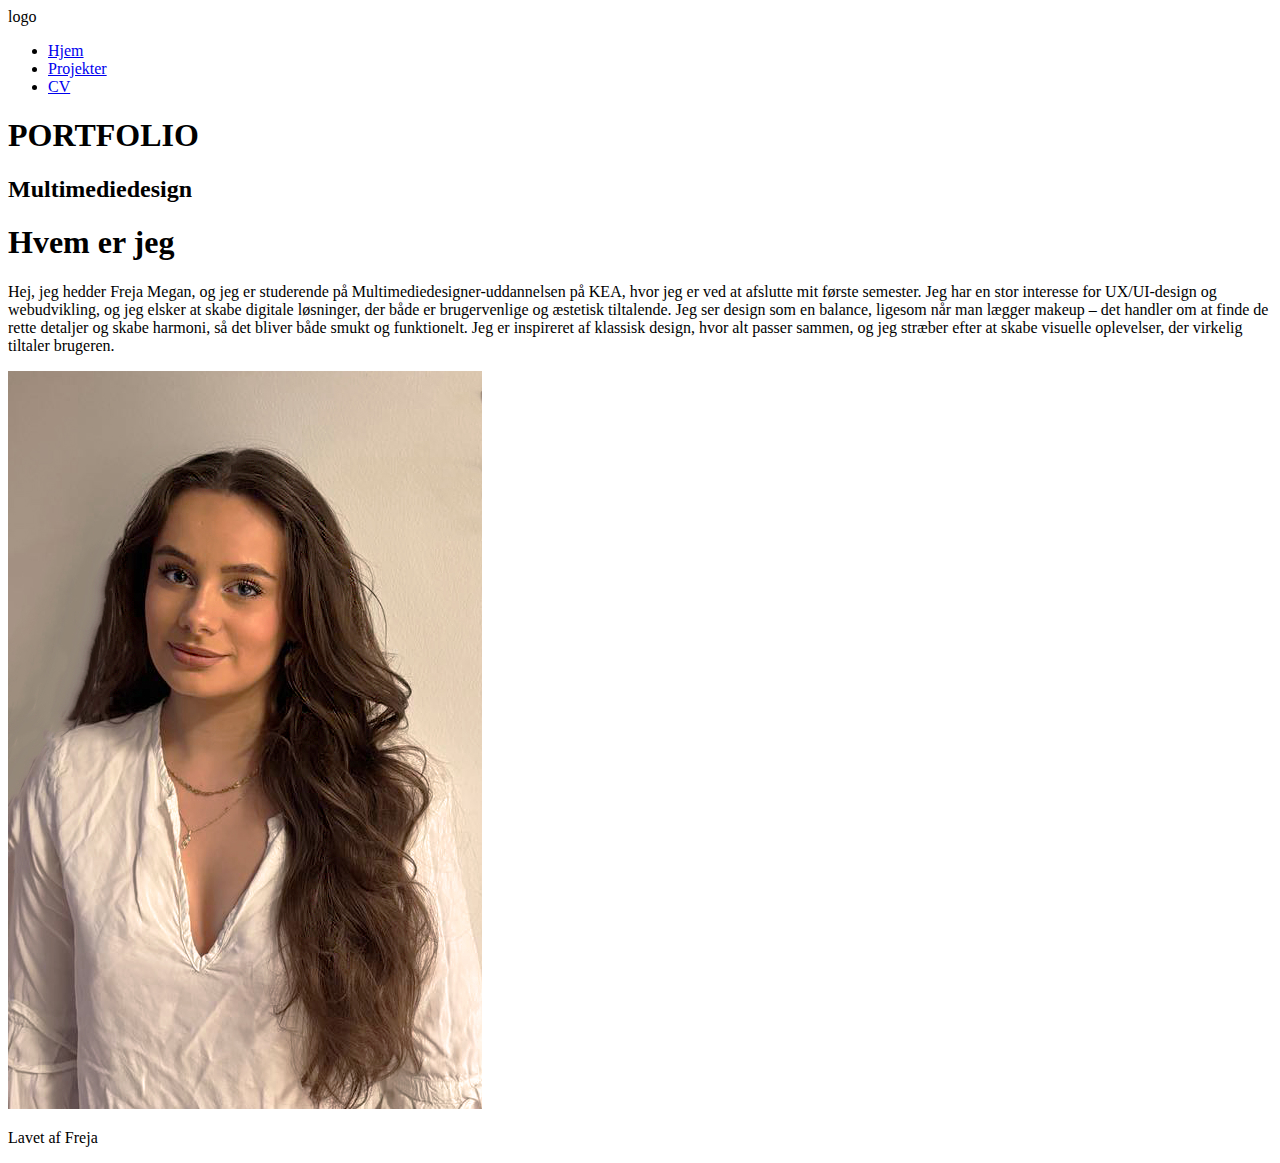
==== index.html @ 3241c507 "Linket til flere css" ====
<!DOCTYPE html>
<html lang="da">
  <head>
    <meta charset="UTF-8" />
    <meta name="viewport" content="width=device-width, initial-scale=1.0" />
    <title>Hjem</title>

    <!--Nu kan den ikke indekseres af søgemaskiner-->
    <meta name="robots" content="noindex" />

    <!--Favicon-->
    <link
      rel="icon"
      type="image/svg+xml"
      href="data:image/svg+xml,<svg xmlns=%22http://www.w3.org/2000/svg%22 width=%22256%22 height=%22256%22 viewBox=%220 0 100 100%22><rect width=%22100%22 height=%22100%22 rx=%2250%22 fill=%22%23b8967c%22></rect><path d=%22M38.90 27.90Q38.47 32.30 38.47 35.83L38.47 35.83Q38.47 38.93 38.65 40.92L38.65 40.92L37.23 40.92Q36.73 36.14 35.99 33.82Q35.24 31.49 33.38 30.41Q31.52 29.32 27.68 29.32L27.68 29.32L23.77 29.32Q21.54 29.32 20.52 29.66Q19.50 30.01 19.12 31.06Q18.75 32.11 18.75 34.47L18.75 34.47L18.75 49.72L23.28 49.72Q25.45 49.72 26.63 48.70Q27.80 47.68 28.21 46.28Q28.61 44.89 28.86 42.78L28.86 42.78L29.04 41.54L30.47 41.54Q30.28 44.14 30.28 47.37L30.28 47.37L30.28 50.34Q30.28 53.50 30.66 59.15L30.66 59.15L29.23 59.15Q29.17 58.71 28.86 56.14Q28.55 53.57 27.15 52.26Q25.76 50.96 23.28 50.96L23.28 50.96L18.75 50.96L18.75 65.22Q18.75 67.58 19.25 68.63Q19.74 69.69 20.98 70.06Q22.22 70.43 25.01 70.55L25.01 70.55L25.01 71.79Q21.79 71.61 15.90 71.61L15.90 71.61Q10.57 71.61 7.96 71.79L7.96 71.79L7.96 70.55Q10.20 70.43 11.22 70.06Q12.24 69.69 12.61 68.63Q12.99 67.58 12.99 65.22L12.99 65.22L12.99 34.47Q12.99 32.11 12.61 31.06Q12.24 30.01 11.22 29.63Q10.20 29.26 7.96 29.14L7.96 29.14L7.96 27.90Q14.04 28.08 25.94 28.08L25.94 28.08Q35.06 28.08 38.90 27.90L38.90 27.90ZM92.04 29.14Q89.80 29.26 88.78 29.63Q87.76 30.01 87.39 31.06Q87.01 32.11 87.01 34.47L87.01 34.47L87.01 65.22Q87.01 67.58 87.39 68.63Q87.76 69.69 88.78 70.06Q89.80 70.43 92.04 70.55L92.04 70.55L92.04 71.79Q89.18 71.61 84.16 71.61L84.16 71.61Q78.83 71.61 76.23 71.79L76.23 71.79L76.23 70.55Q78.46 70.43 79.48 70.06Q80.50 69.69 80.88 68.63Q81.25 67.58 81.25 65.22L81.25 65.22L81.25 31.99L66.31 72.10L65.31 72.10L49.69 31.87L49.69 64.60Q49.69 67.02 50.09 68.20Q50.50 69.38 51.67 69.90Q52.85 70.43 55.33 70.55L55.33 70.55L55.33 71.79Q53.10 71.61 49.01 71.61L49.01 71.61Q45.29 71.61 43.24 71.79L43.24 71.79L43.24 70.55Q45.41 70.43 46.47 69.90Q47.52 69.38 47.89 68.17Q48.26 66.96 48.26 64.60L48.26 64.60L48.26 34.47Q48.26 32.11 47.89 31.06Q47.52 30.01 46.50 29.63Q45.47 29.26 43.24 29.14L43.24 29.14L43.24 27.90Q45.29 28.08 49.01 28.08L49.01 28.08Q52.23 28.08 54.28 27.90L54.28 27.90L67.92 63.80L81.25 28.08L84.16 28.08Q89.18 28.08 92.04 27.90L92.04 27.90L92.04 29.14Z%22 fill=%22%23fff%22></path></svg>"
    />

    <!--Link til css-->
    <link rel="stylesheet" href="css/style.css" />
    <link rel="stylesheet" href="css/layout.css" />
    <link rel="stylesheet" href="css/header.css">
    <link rel="stylesheet" href="css/footer.css">
  </head>
  <body>
    <!-------------Header-------------->
    <header>
      <nav>
        <div class="logo">logo</div>
        <ul class="menu">
          <li><a href="index.html">Hjem</a></li>
          <li><a href="projekter.html">Projekter</a></li>
          <li><a href="cv.html">CV</a></li>
        </ul>
      </nav>
    </header>
    <!-------------Main-------------->
    <main>
      <!--Det her er den øverste del som er beige-->
      <section class="hero_section">
        <h1>PORTFOLIO</h1>
        <h2>Multimediedesign</h2>
      </section>
      <!--Det her den den nederste del - om mig siden-->
      <section class="grid_1-1">
        <div>
          <h1>Hvem er jeg</h1>
          <p>Hej, jeg hedder Freja Megan, og jeg er studerende på Multimediedesigner-uddannelsen på KEA, hvor jeg er ved at afslutte mit første semester. Jeg har en stor interesse for UX/UI-design og webudvikling, og jeg elsker at skabe digitale løsninger, der både er brugervenlige og æstetisk tiltalende. Jeg ser design som en balance, ligesom når man lægger makeup – det handler om at finde de rette detaljer og skabe harmoni, så det bliver både smukt og funktionelt. Jeg er inspireret af klassisk design, hvor alt passer sammen, og jeg stræber efter at skabe visuelle oplevelser, der virkelig tiltaler brugeren.</p>
        </div>
        <div>
          <img src="img/hjem_cv/forside.webp" alt="forside" />
        </div>
      </section>
    </main>
    <!-------------Footer-------------->
    <footer>
      <p>Lavet af Freja</p>
    </footer>
  </body>
</html>
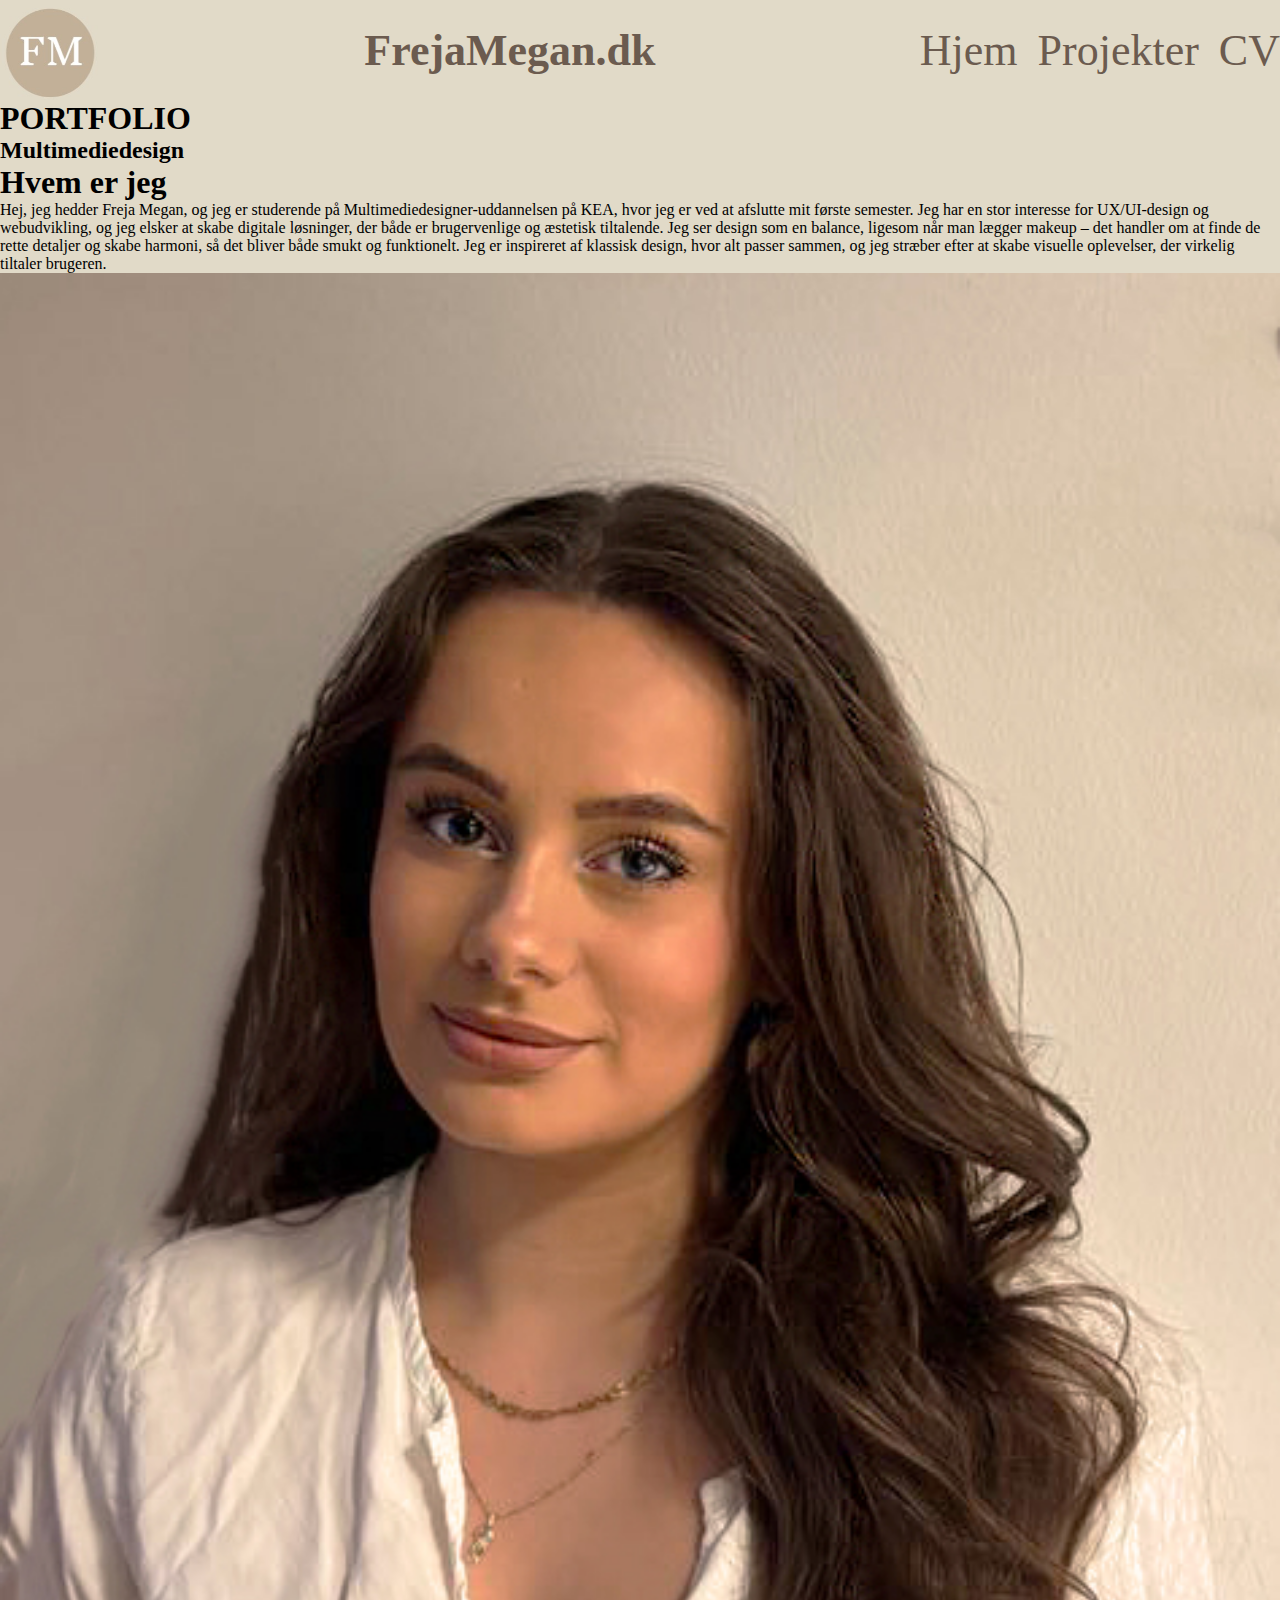
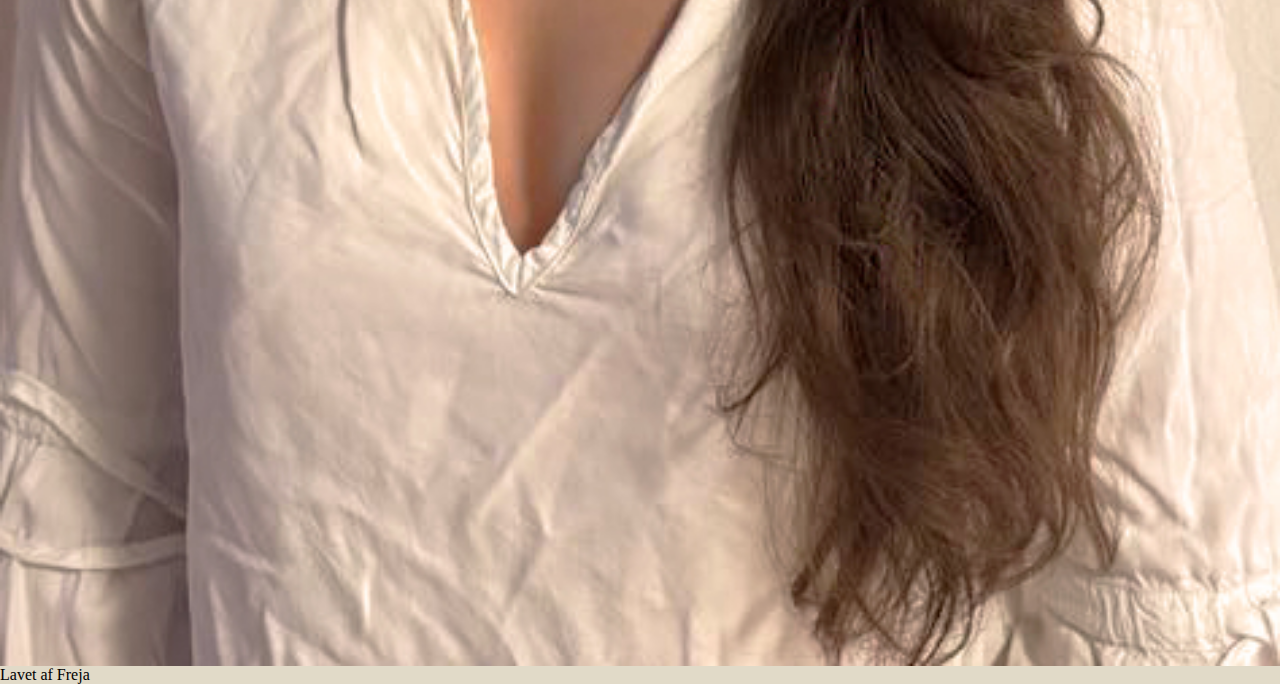
==== commit b5e1471f: "lavet header" ====
--- a/index.html
+++ b/index.html
@@ -25,7 +25,10 @@
     <!-------------Header-------------->
     <header>
       <nav>
-        <div class="logo">logo</div>
+        <div class="logo"><img src="img/hjem_cv/logo.webp" alt="logo"></div>
+        <div class="side_navn">
+            <h1>FrejaMegan.dk</h1>
+          </div>
         <ul class="menu">
           <li><a href="index.html">Hjem</a></li>
           <li><a href="projekter.html">Projekter</a></li>
--- a/css/style.css
+++ b/css/style.css
@@ -0,0 +1,18 @@
+/*************** Reset *********************/
+* {
+  margin: 0;
+  padding: 0;
+  box-sizing: border-box;
+}
+
+img {
+  width: 100%;
+  height: auto;
+  display: block;
+}
+
+body {
+  background-color: #e1dac8; /* Beige baggrund */
+  margin: 0; /* Fjerner eventuelle standardmargener */
+  padding: 0; /* Fjerner eventuelle standardpadding */
+}
--- a/css/layout.css
+++ b/css/layout.css
@@ -0,0 +1,23 @@
+/*************** Reset *********************/
+* {
+  margin: 0;
+  padding: 0;
+  box-sizing: border-box;
+}
+
+img {
+  width: 100%;
+  height: auto;
+  display: block;
+}
+
+/*------------------Mobil version------------------*/
+
+@media (max-width: 768px) {
+  body {
+    font-size: 50px; /*------Mindre skrifttype-------*/
+    line-height: 1.4;
+    margin: 0;
+    padding: 0;
+  }
+}
--- a/css/header.css
+++ b/css/header.css
@@ -0,0 +1,52 @@
+
+* {
+  margin: 0;
+  padding: 0;
+  list-style: none;
+  text-decoration: none;
+}
+
+
+.header {
+  padding: 0 20px;
+  height: 100px;
+}
+
+nav {
+  background-color: #e1dac8; 
+  display: flex;
+  align-items: center;
+  justify-content: space-between;
+  width: 100%;
+}
+
+
+.logo img {
+  width: 100px;
+  height: 100px;
+  object-fit: cover;
+}
+
+
+.side_navn h1 {
+  font-size: 44px;
+  color: #6b5b4f; 
+  margin: 0;
+}
+
+
+.menu {
+  display: flex;
+  gap: 20px; 
+}
+
+.menu a {
+  text-decoration: none;
+  font-size: 44px;
+  color: #6b5b4f; 
+  transition: color 0.3s ease;
+}
+
+.menu a:hover {
+  color: #c2b098; 
+}
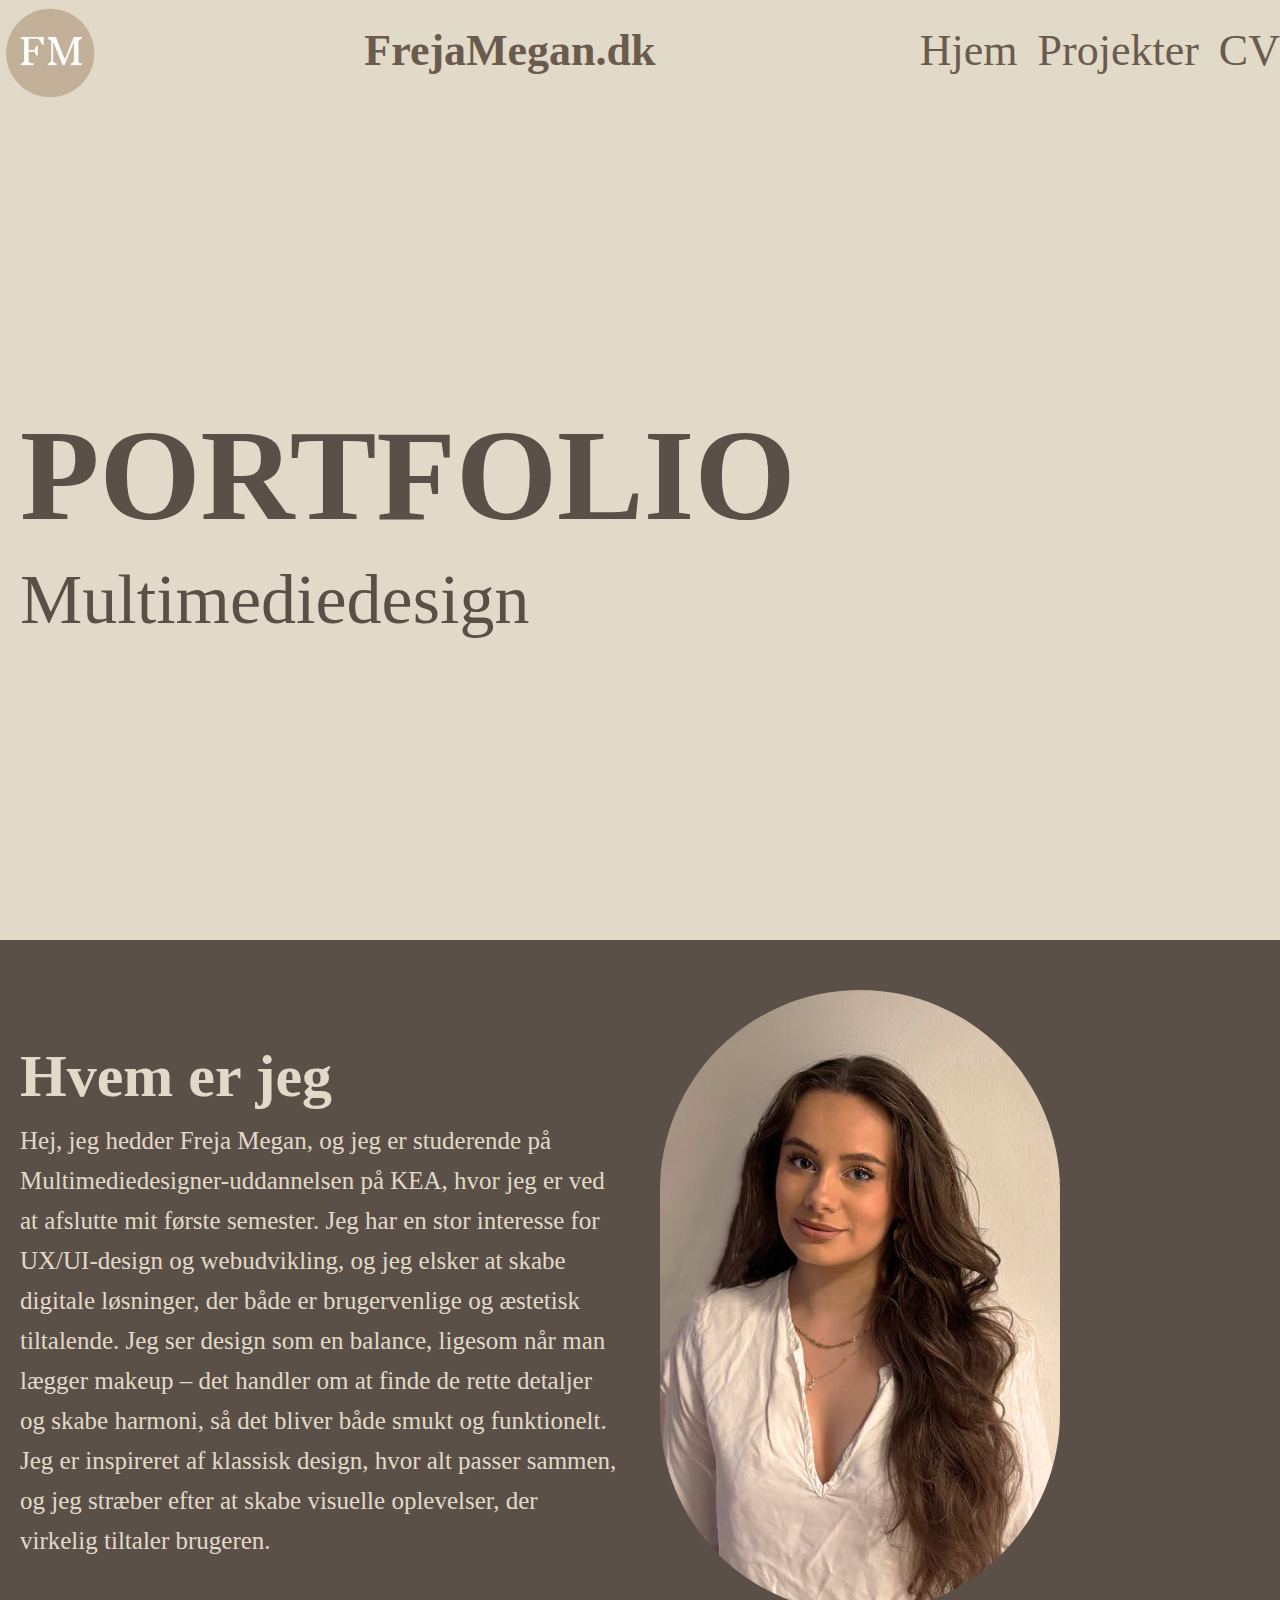
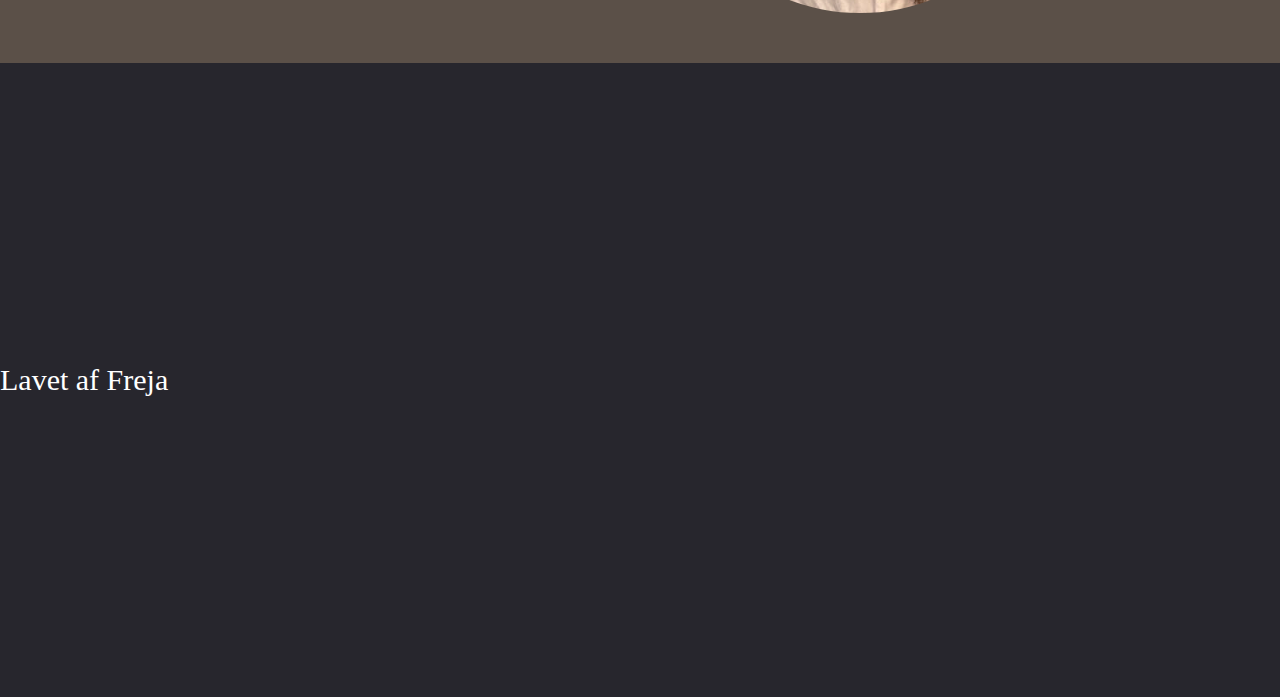
==== commit 81a742c6: "lavet lidt på forsiden og forsøgt at sætter burger menu ind" ====
--- a/index.html
+++ b/index.html
@@ -18,22 +18,27 @@
     <!--Link til css-->
     <link rel="stylesheet" href="css/style.css" />
     <link rel="stylesheet" href="css/layout.css" />
-    <link rel="stylesheet" href="css/header.css">
-    <link rel="stylesheet" href="css/footer.css">
+    <link rel="stylesheet" href="css/header.css" />
+    <link rel="stylesheet" href="css/footer.css" />
   </head>
   <body>
     <!-------------Header-------------->
     <header>
       <nav>
-        <div class="logo"><img src="img/hjem_cv/logo.webp" alt="logo"></div>
+        <div class="logo"><img src="img/hjem_cv/logo.webp" alt="logo" /></div>
         <div class="side_navn">
-            <h1>FrejaMegan.dk</h1>
-          </div>
+          <h1>FrejaMegan.dk</h1>
+        </div>
         <ul class="menu">
           <li><a href="index.html">Hjem</a></li>
           <li><a href="projekter.html">Projekter</a></li>
           <li><a href="cv.html">CV</a></li>
         </ul>
+        <div class="burger">
+          <div class="line"></div>
+          <div class="line"></div>
+          <div class="line"></div>
+        </div>
       </nav>
     </header>
     <!-------------Main-------------->
@@ -58,5 +63,8 @@
     <footer>
       <p>Lavet af Freja</p>
     </footer>
+
+    <!--JavaScript for at vise/skjule menuen-->
+    <script src="menu.js"></script>
   </body>
 </html>
--- a/css/layout.css
+++ b/css/layout.css
@@ -11,13 +11,106 @@
   display: block;
 }
 
+/*------------------Hjem siden------------------*/
 /*------------------Mobil version------------------*/
 
-@media (max-width: 768px) {
-  body {
-    font-size: 50px; /*------Mindre skrifttype-------*/
-    line-height: 1.4;
-    margin: 0;
-    padding: 0;
+/*------------------Hero Section-------------------*/
+.hero_section {
+    background-color: #e1dac8; 
+    text-align: left;
   }
-}
+  
+  .hero_section h1 {
+    font-size: 2rem;
+    color: #5b5048;
+  }
+  
+  .hero_section h2 {
+    font-size: 1.5rem;
+    font-weight: 300;
+    margin: 10px 0 0;
+    color: #5b5048;
+  }
+  
+  /*-----------------Om Mig Sektion------------------*/
+  .grid_1-1 {
+    display: flex;
+    flex-direction: column;
+    background-color: #5b5048; 
+    padding: 20px;
+    gap: 20px;
+  }
+  
+  .grid_1-1 div:first-child {
+    text-align: center;
+  }
+  
+  .grid_1-1 h1 {
+    font-size: 60px;
+    margin-bottom: 10px;
+    color: #e1dac8;
+  }
+  
+  .grid_1-1 p {
+    font-size: 25px;
+    line-height: 1.6;
+    color: #e1dac8;
+  }
+  
+  .grid_1-1 img {
+    width: 100%;
+    max-width: 300px;
+    border-radius: 550px;
+  }
+
+
+  /*---------------------Desktops---------------------*/
+@media (min-width: 768px) {
+    /* Header */
+    header {
+      flex-direction: row;
+      justify-content: space-between;
+      align-items: center;
+    }
+  
+    header .menu {
+      flex-direction: row;
+      gap: 20px;
+    }
+  
+    /* Hero Section */
+    .hero_section {
+      padding: 300px 20px;
+    }
+  
+    .hero_section h1 {
+      font-size: 130px;
+    }
+  
+    .hero_section h2 {
+      font-size: 70px;
+    }
+  
+    /* Om Mig Sektion */
+    .grid_1-1 {
+      display: grid;
+      grid-template-columns: 1fr 1fr;
+      align-items: center;
+      gap: 40px;
+      padding: 50px 20px;
+    }
+  
+    .grid_1-1 div:first-child {
+      max-width: 600px;
+      text-align: left;
+    }
+  
+    .grid_1-1 img {
+      max-width: 400px;
+    }
+  
+    /* Footer */
+    footer {
+      font-size: 0.9rem;
+    }
+  }
--- a/css/header.css
+++ b/css/header.css
@@ -1,4 +1,3 @@
-
 * {
   margin: 0;
   padding: 0;
@@ -6,20 +5,18 @@
   text-decoration: none;
 }
 
-
 .header {
   padding: 0 20px;
   height: 100px;
 }
 
 nav {
-  background-color: #e1dac8; 
+  background-color: #e1dac8;
   display: flex;
   align-items: center;
   justify-content: space-between;
   width: 100%;
 }
-
 
 .logo img {
   width: 100px;
@@ -27,26 +24,85 @@
   object-fit: cover;
 }
 
-
 .side_navn h1 {
   font-size: 44px;
-  color: #6b5b4f; 
+  color: #6b5b4f;
   margin: 0;
 }
 
-
 .menu {
   display: flex;
-  gap: 20px; 
+  gap: 20px;
 }
 
 .menu a {
   text-decoration: none;
   font-size: 44px;
-  color: #6b5b4f; 
+  color: #6b5b4f;
   transition: color 0.3s ease;
 }
 
 .menu a:hover {
-  color: #c2b098; 
+  color: #c2b098;
 }
+
+/*----------Hamburger ikonet-------*/
+
+.burger {
+  width: 30px;
+  height: 20px;
+  cursor: pointer;
+}
+
+.burger .line {
+  width: 100%;
+  height: 2px;
+  background-color: #5b5048;
+  margin-bottom: 5px;
+  transition: 0.2s linear;
+}
+.burger {
+  display: none;
+}
+
+@media screen and (max-width: 800px) {
+  .menu {
+    display: none;
+  }
+  .burger {
+    display: block;
+  }
+  .burger.active .line:nth-child(1) {
+    transform: rotate(45deg) translate(5px, 5px);
+    transition: 0.2s linear;
+  }
+
+  .burger.active .line:nth-child(2) {
+    opacity: 0;
+    transition: 0.15s linear;
+  }
+
+  .burger.active .line:nth-child(3) {
+    transform: rotate(-45deg) translate(5px, -5px);
+    transition: 0.2s linear;
+  }
+
+  nav.active .menu {
+    display: block;
+    background-color: #5b5048;
+    position: absolute;
+    top: 94px;
+    left: 0;
+    width: 100%;
+    box-shadow: 0 10px 10px rgba(0, 0, 0, 0.1);
+    z-index: 1;
+  }
+
+  nav.active .menu li {
+    margin: 10px 20px;
+  }
+
+  nav.active .menu a {
+    font-size: 24px;
+  }
+}
--- a/css/footer.css
+++ b/css/footer.css
@@ -0,0 +1,17 @@
+* {
+  margin: 0;
+  padding: 0;
+  list-style: none;
+  text-decoration: none;
+}
+
+footer {
+  padding: 300px 0;
+  background-color: #27262d;
+}
+
+footer p {
+  font-family: "Roboto";
+  color: white;
+  font-size: 30px;
+}
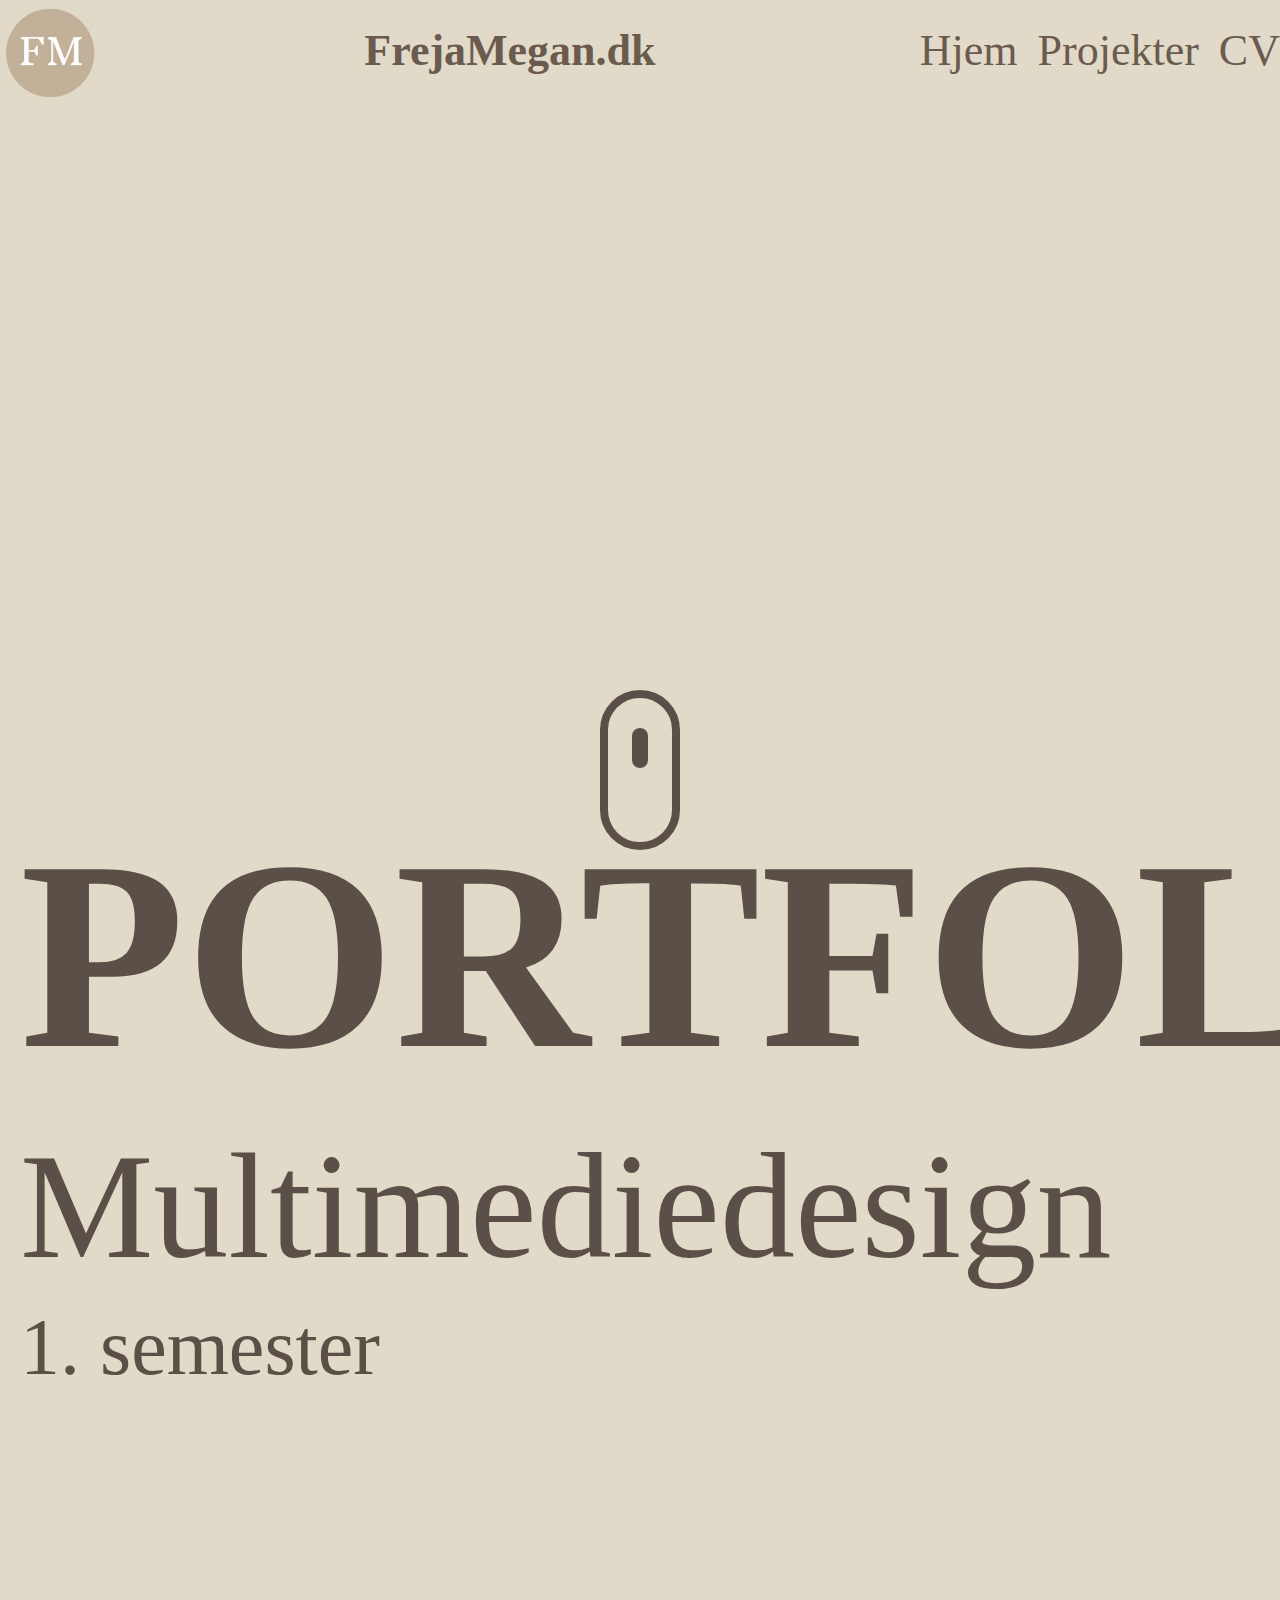
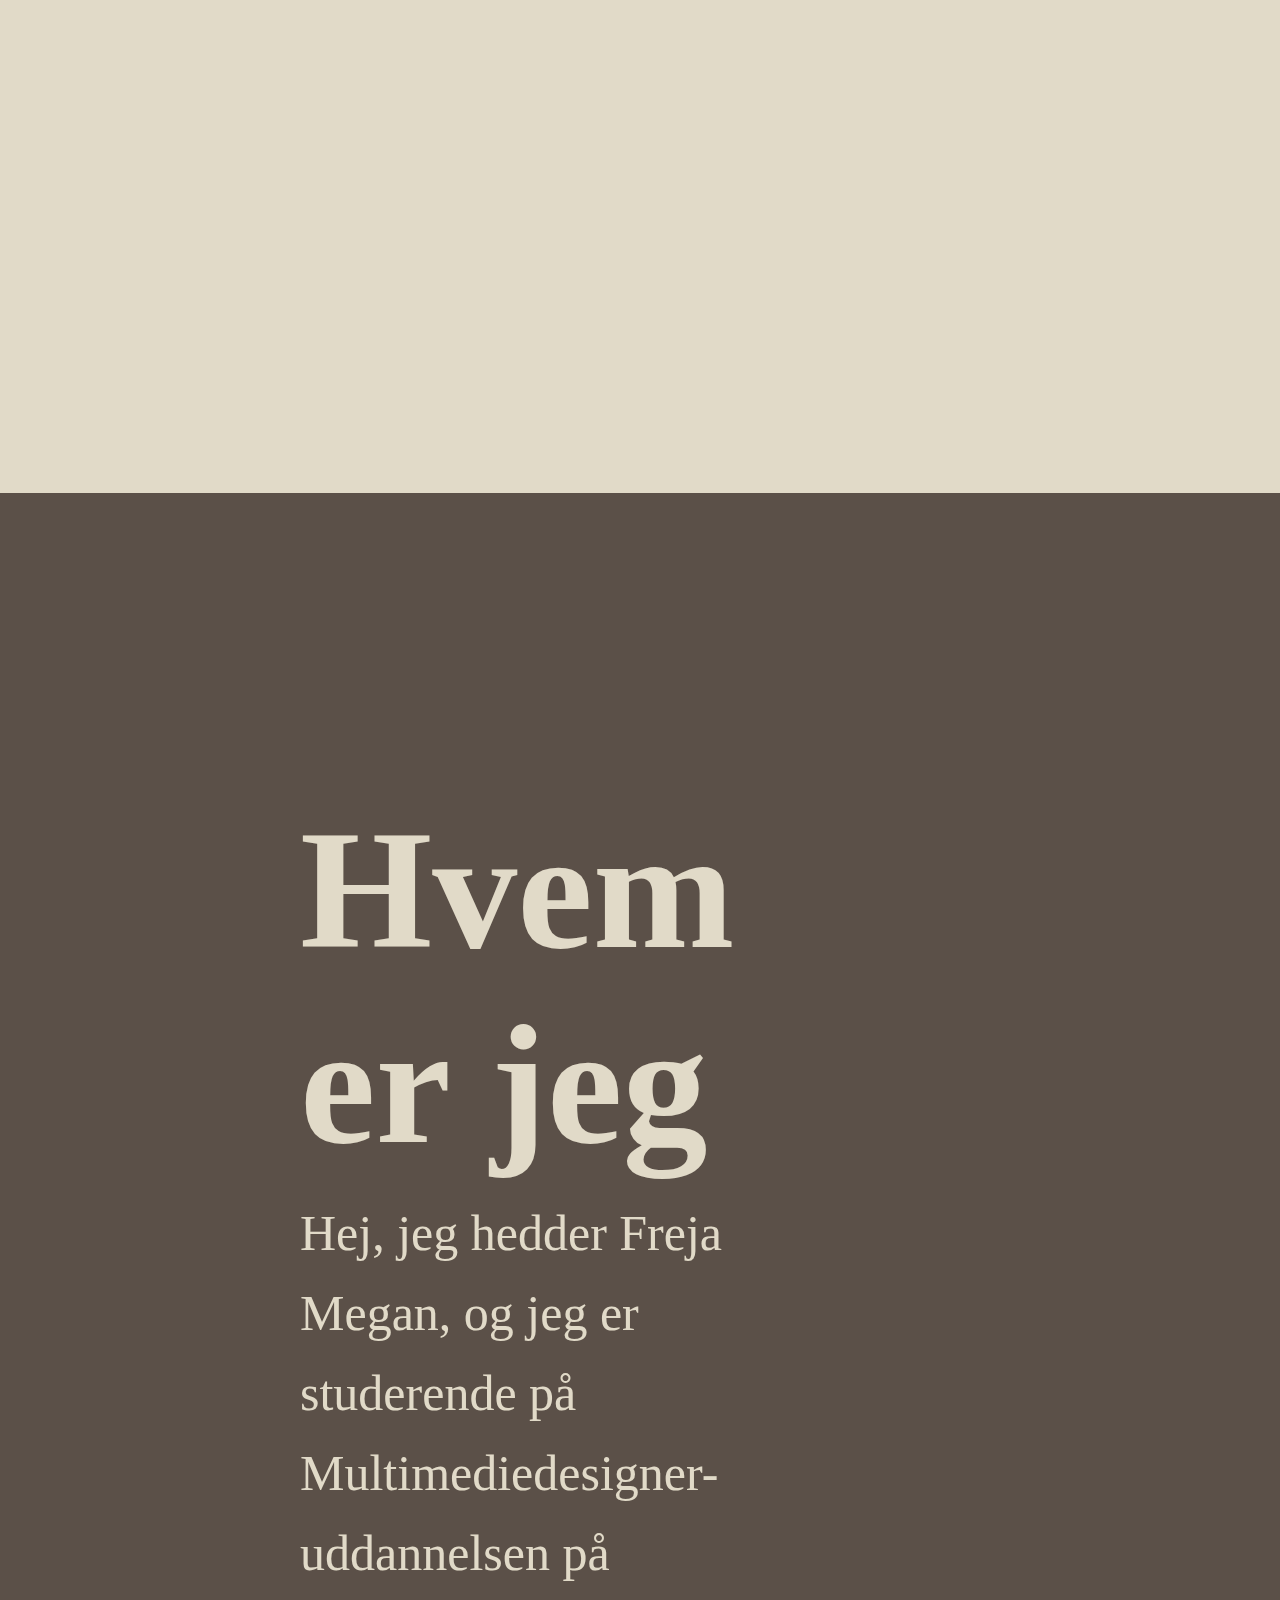
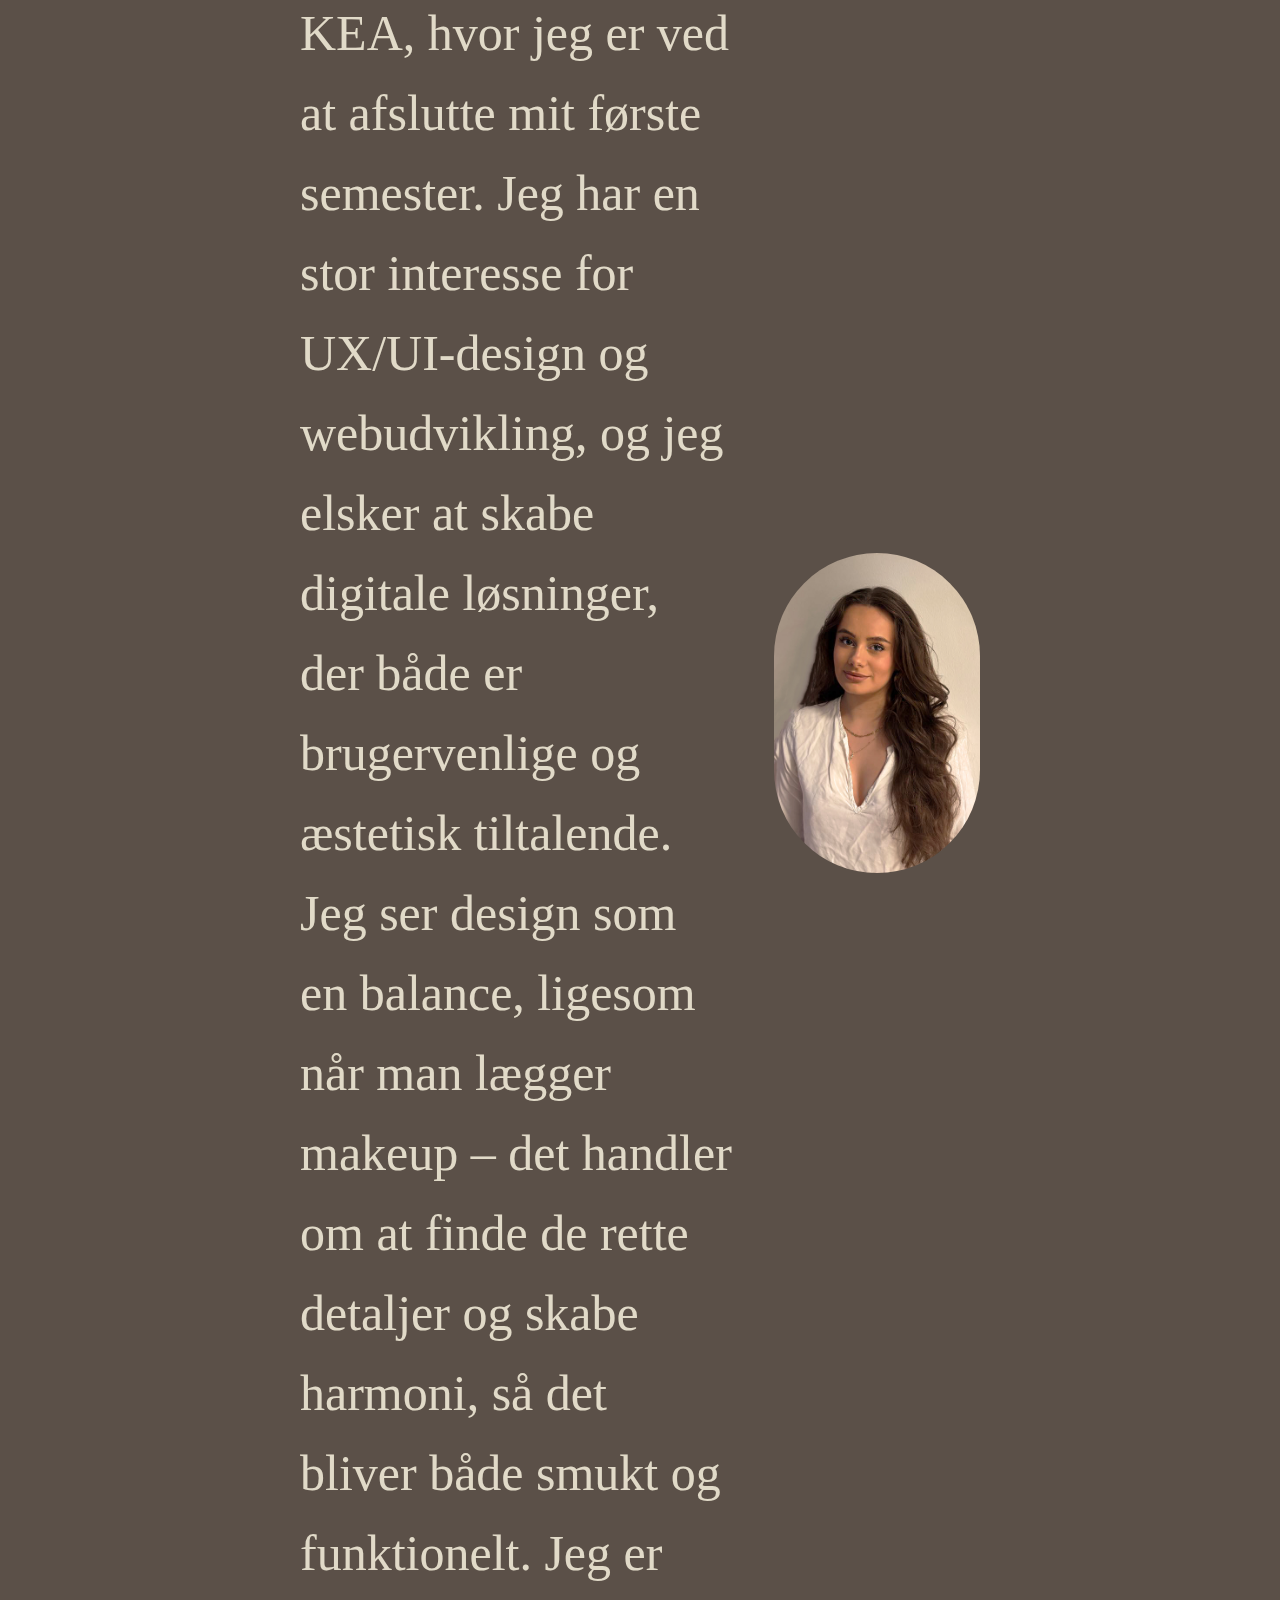
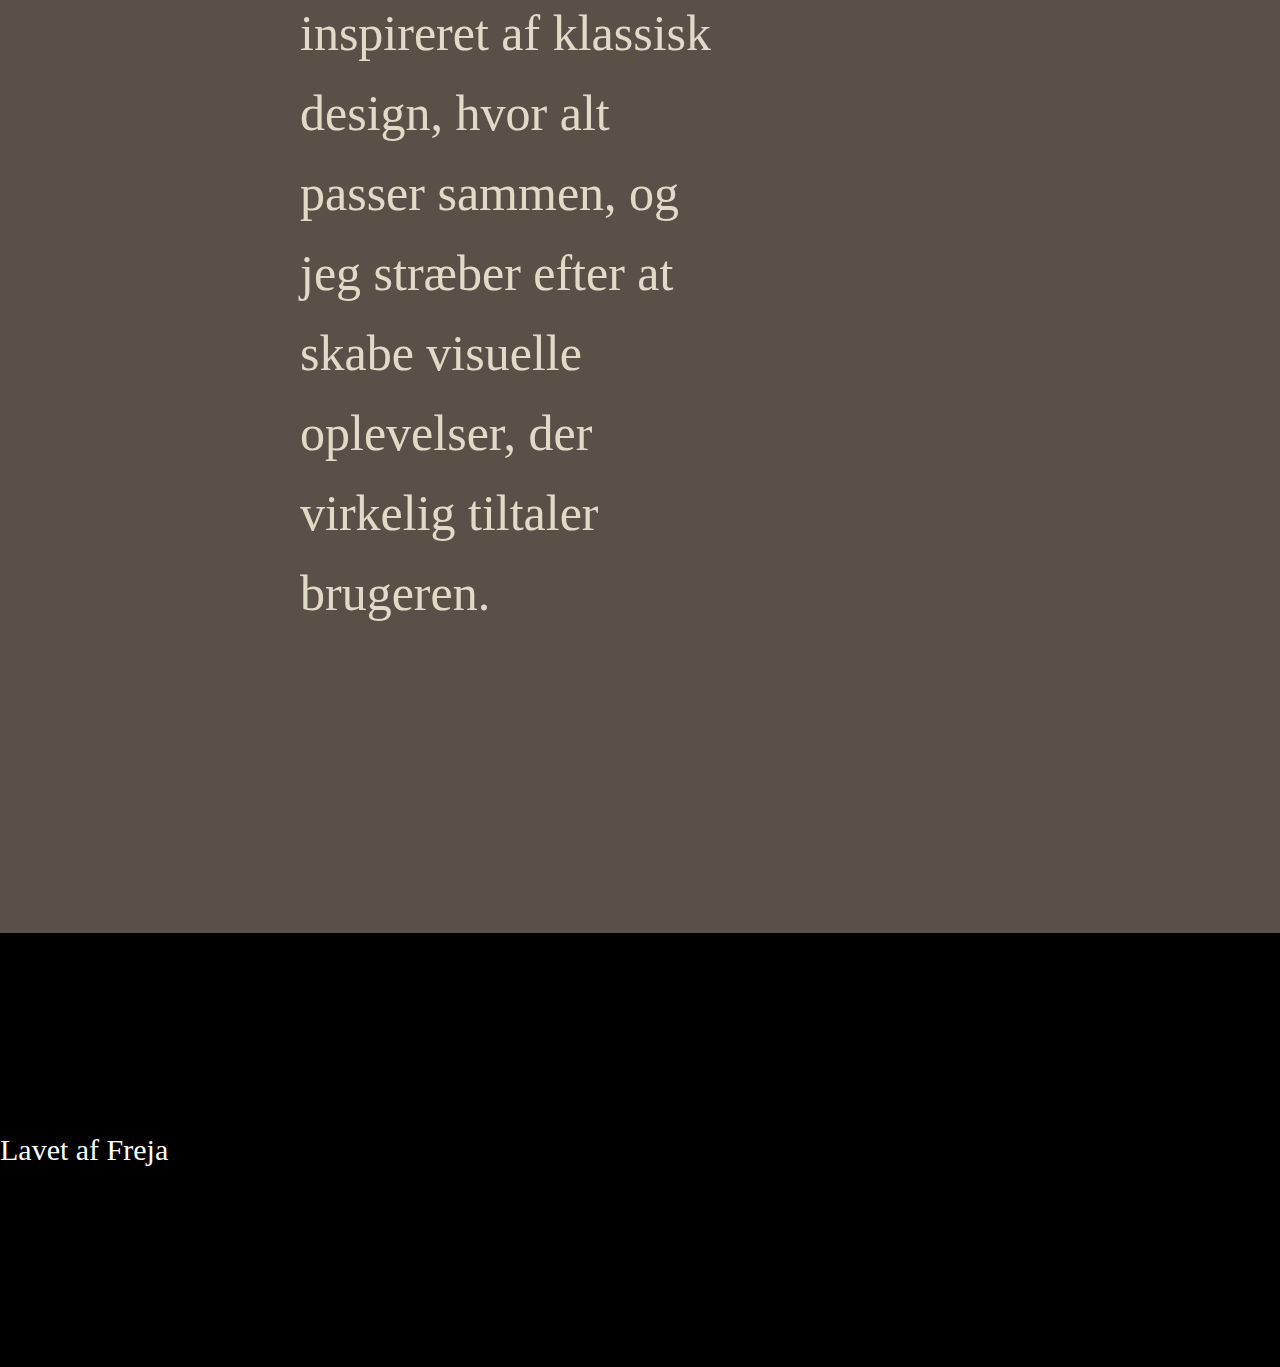
==== commit df53fa69: "lavet en mus animation og mere på forsiden" ====
--- a/index.html
+++ b/index.html
@@ -41,12 +41,15 @@
         </div>
       </nav>
     </header>
+
     <!-------------Main-------------->
     <main>
       <!--Det her er den øverste del som er beige-->
       <section class="hero_section">
         <h1>PORTFOLIO</h1>
         <h2>Multimediedesign</h2>
+        <h3>1. semester</h3>
+        <div id="mouse_icon"></div>
       </section>
       <!--Det her den den nederste del - om mig siden-->
       <section class="grid_1-1">
--- a/css/style.css
+++ b/css/style.css
@@ -13,6 +13,55 @@
 
 body {
   background-color: #e1dac8; /* Beige baggrund */
-  margin: 0; /* Fjerner eventuelle standardmargener */
-  padding: 0; /* Fjerner eventuelle standardpadding */
 }
+
+/* Standard (Mobile-first) styles */
+#mouse_icon {
+  position: absolute;
+  width: 30px; /* Lidt mindre på mobil */
+  height: 60px; /* Lidt mindre på mobil */
+  border: 2px solid #5b5048; /* Mindre kant på mobil */
+  border-radius: 50px;
+  margin-top: 20px;
+}
+
+#mouse_icon::after {
+  position: absolute;
+  top: 8px; 
+  width: 8px; 
+  height: 18px; 
+  content: "";
+  background-color: #5b5048;
+  left: calc(60% - 6px); 
+  border-radius: 10px;
+  animation: mouse 2s infinite;
+}
+
+/* Animation */
+@keyframes mouse {
+  0% {
+    opacity: 1;
+    top: 5px;
+  }
+
+  100% {
+    opacity: 0;
+    top: 50px;
+  }
+}
+
+/* Desktop styles */
+@media (min-width: 800px) {
+  #mouse_icon {
+    width: 80px; 
+    height: 160px; 
+    border: 8px solid #5b5048; 
+  }
+
+  #mouse_icon::after {
+    top: 30px; 
+    width: 16px; 
+    height: 40px; 
+    left: calc(47% - 6px); 
+  }
+}
--- a/css/layout.css
+++ b/css/layout.css
@@ -16,101 +16,104 @@
 
 /*------------------Hero Section-------------------*/
 .hero_section {
-    background-color: #e1dac8; 
-    text-align: left;
-  }
-  
-  .hero_section h1 {
-    font-size: 2rem;
-    color: #5b5048;
-  }
-  
-  .hero_section h2 {
-    font-size: 1.5rem;
-    font-weight: 300;
-    margin: 10px 0 0;
-    color: #5b5048;
-  }
-  
-  /*-----------------Om Mig Sektion------------------*/
-  .grid_1-1 {
-    display: flex;
-    flex-direction: column;
-    background-color: #5b5048; 
-    padding: 20px;
-    gap: 20px;
-  }
-  
-  .grid_1-1 div:first-child {
-    text-align: center;
-  }
-  
-  .grid_1-1 h1 {
-    font-size: 60px;
-    margin-bottom: 10px;
-    color: #e1dac8;
-  }
-  
-  .grid_1-1 p {
-    font-size: 25px;
-    line-height: 1.6;
-    color: #e1dac8;
-  }
-  
-  .grid_1-1 img {
-    width: 100%;
-    max-width: 300px;
-    border-radius: 550px;
+  padding: 300px 20px;
+  background-color: #e1dac8;
+  text-align: left;
+}
+
+.hero_section h1 {
+  font-size: 50px;
+  color: #5b5048;
+}
+
+.hero_section h2 {
+  font-size: 20px;
+  font-weight: 300;
+  margin: 10px 0 0;
+  color: #5b5048;
+}
+
+.hero_section h3 {
+  font-size: 15px;
+  font-weight: 300;
+  margin: 10px 0 0;
+  color: #5b5048;
+}
+#mouse_icon {
+  bottom: 150px;
+  left: 50%;
+  transform: translateX(-50%);
+}
+
+/*-----------------Om Mig Sektion------------------*/
+.grid_1-1 {
+  display: flex;
+  flex-direction: column;
+  background-color: #5b5048;
+  padding: 20px;
+  gap: 20px;
+}
+
+.grid_1-1 h1 {
+  font-size: 50px;
+  margin-bottom: 10px;
+  color: #e1dac8;
+}
+
+.grid_1-1 p {
+  font-size: 20px;
+  line-height: 1.6;
+  color: #e1dac8;
+}
+
+.grid_1-1 img {
+  width: 100%;
+  max-width: 300px;
+  border-radius: 550px;
+}
+
+/*---------------------Desktops---------------------*/
+@media (min-width: 800px) {
+  /* Hero Section */
+  .hero_section {
+    padding: 700px 20px;
   }
 
+  .hero_section h1 {
+    font-size: 270px;
+  }
 
-  /*---------------------Desktops---------------------*/
-@media (min-width: 768px) {
-    /* Header */
-    header {
-      flex-direction: row;
-      justify-content: space-between;
-      align-items: center;
-    }
-  
-    header .menu {
-      flex-direction: row;
-      gap: 20px;
-    }
-  
-    /* Hero Section */
-    .hero_section {
-      padding: 300px 20px;
-    }
-  
-    .hero_section h1 {
-      font-size: 130px;
-    }
-  
-    .hero_section h2 {
-      font-size: 70px;
-    }
-  
-    /* Om Mig Sektion */
-    .grid_1-1 {
-      display: grid;
-      grid-template-columns: 1fr 1fr;
-      align-items: center;
-      gap: 40px;
-      padding: 50px 20px;
-    }
-  
-    .grid_1-1 div:first-child {
-      max-width: 600px;
-      text-align: left;
-    }
-  
-    .grid_1-1 img {
-      max-width: 400px;
-    }
-  
-    /* Footer */
-    footer {
-      font-size: 0.9rem;
-    }
+  .hero_section h2 {
+    font-size: 150px;
   }
+
+  .hero_section h3 {
+    font-size: 80px;
+  }
+
+  /* Om Mig Sektion */
+  .grid_1-1 {
+    display: grid;
+    grid-template-columns: 1fr 1fr;
+    align-items: center;
+    gap: 40px;
+    padding: 50px 20px;
+    padding: 300px;
+  }
+
+  .grid_1-1 h1 {
+    font-size: 170px;
+  }
+  .grid_1-1 p {
+    font-size: 50px;
+  }
+
+  .grid_1-1 img {
+    max-width: 800px;
+  }
+
+  #mouse_icon {
+    bottom: 50px;
+    left: 50%;
+  }
+}
--- a/css/header.css
+++ b/css/header.css
@@ -66,6 +66,17 @@
 }
 
 @media screen and (max-width: 800px) {
+  .logo img {
+    width: 70px;
+    height: 70px;
+    object-fit: cover;
+  }
+
+  .side_navn h1 {
+    font-size: 30px;
+    color: #6b5b4f;
+  }
+
   .menu {
     display: none;
   }
@@ -89,13 +100,11 @@
 
   nav.active .menu {
     display: block;
-    background-color: #5b5048;
+    background-color: #cbbca9;
     position: absolute;
     top: 94px;
     left: 0;
     width: 100%;
-    box-shadow: 0 10px 10px rgba(0, 0, 0, 0.1);
-    z-index: 1;
   }
 
   nav.active .menu li {
--- a/css/footer.css
+++ b/css/footer.css
@@ -6,8 +6,11 @@
 }
 
 footer {
-  padding: 300px 0;
-  background-color: #27262d;
+  display: flex;
+  flex-direction: column;
+  justify-content: flex-start;
+  padding: 200px 0;
+  background-color: black;
 }
 
 footer p {
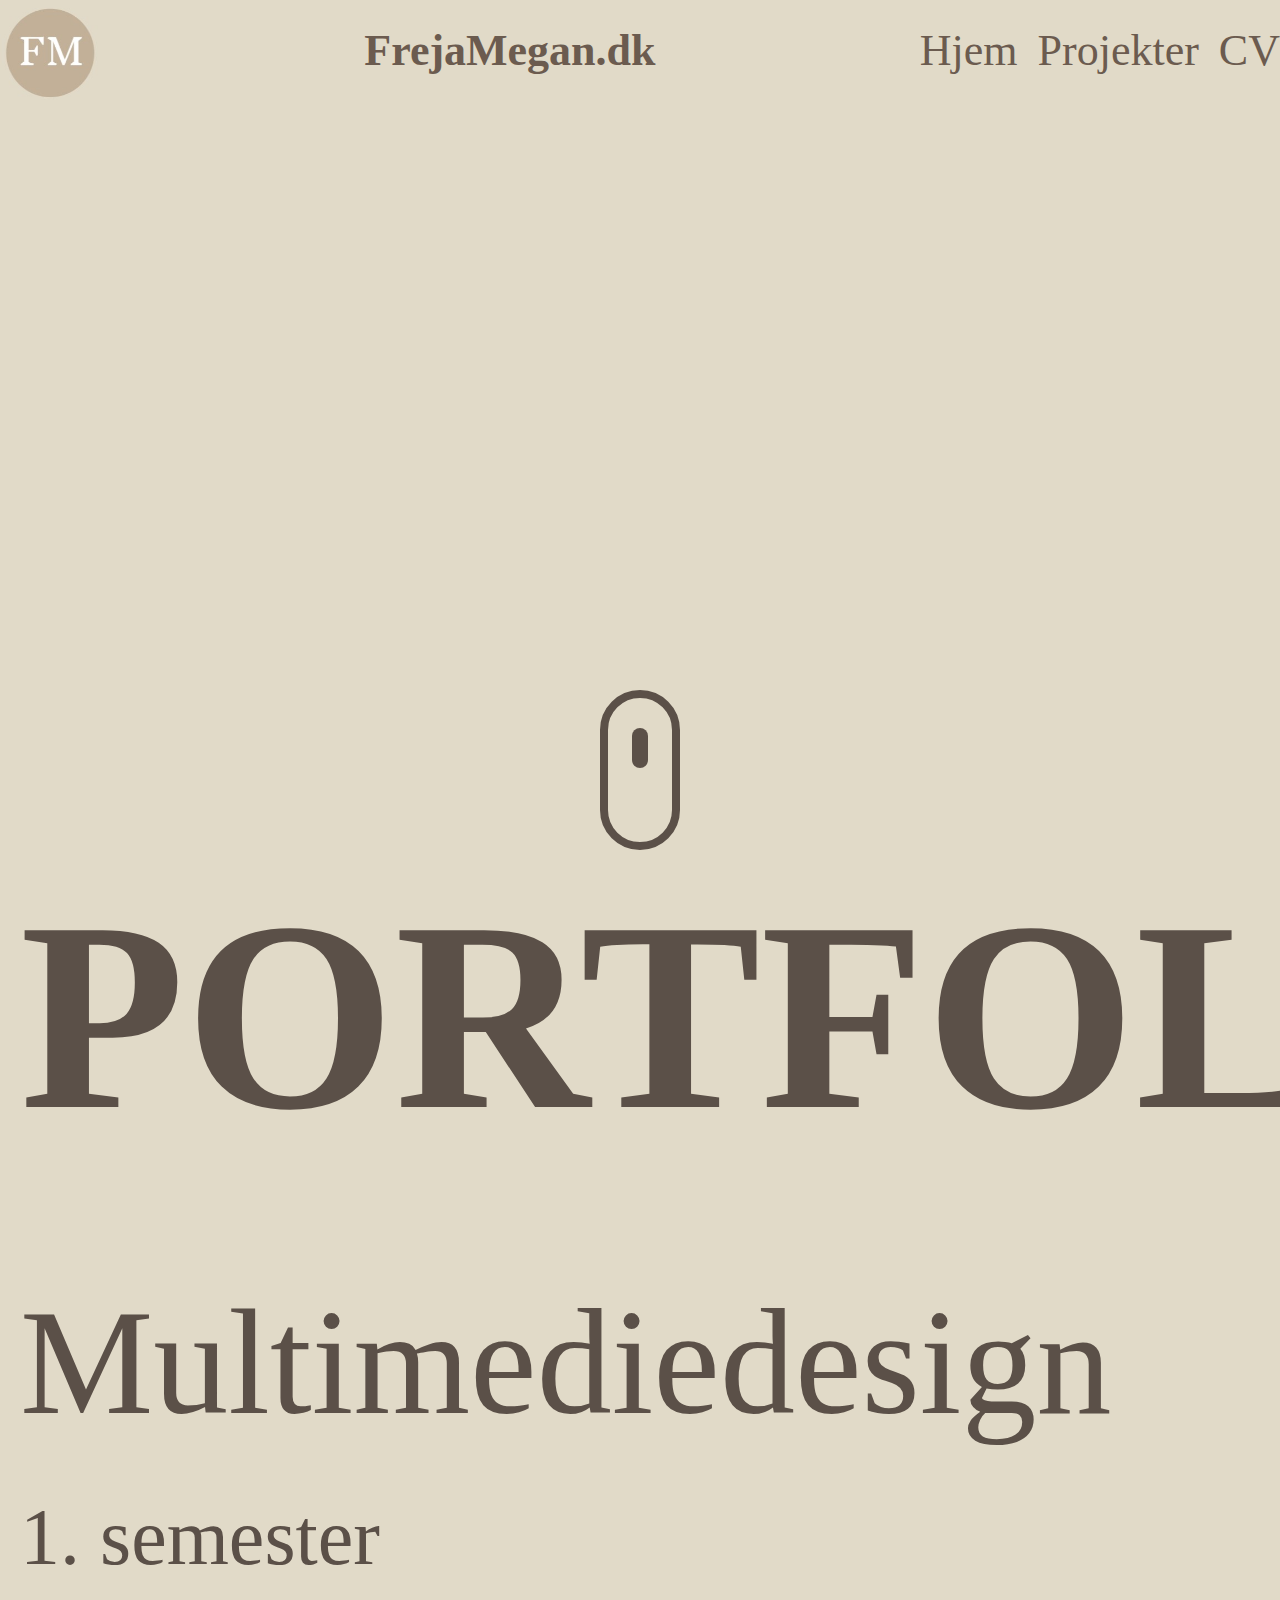
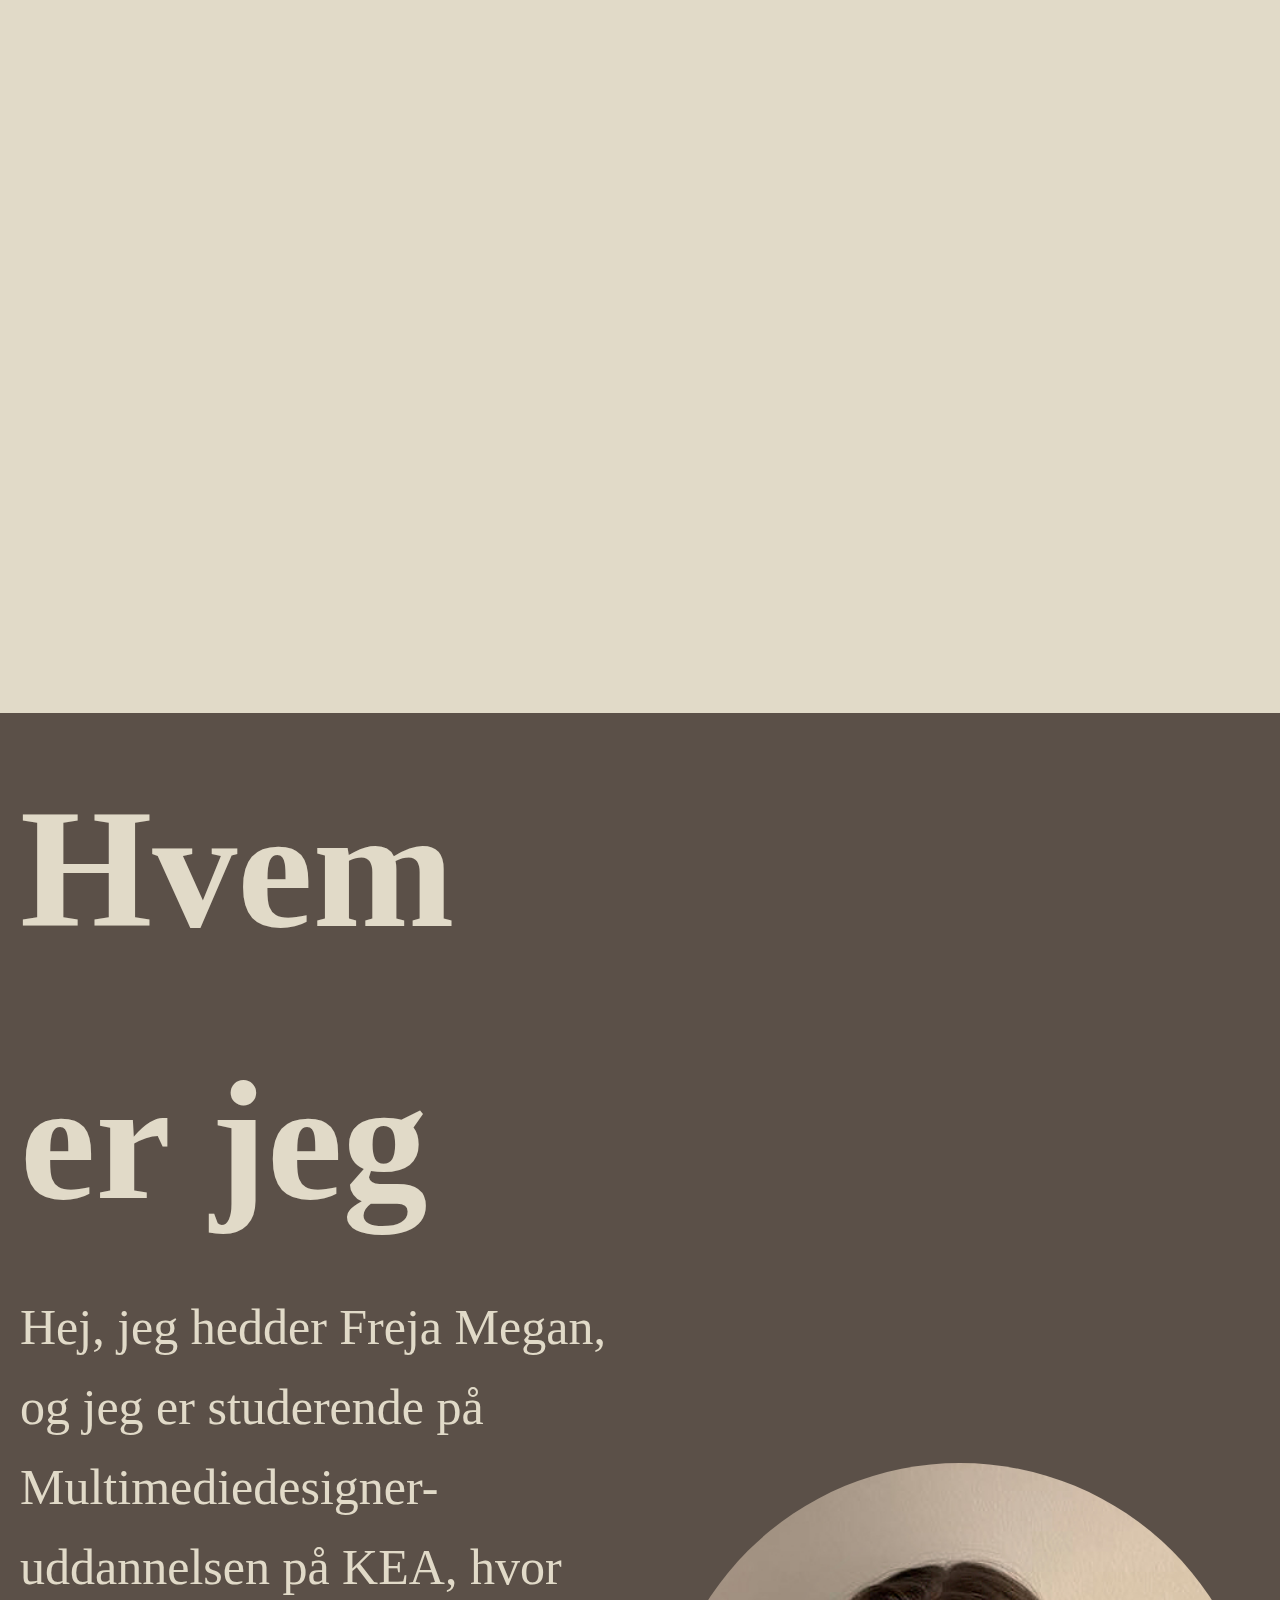
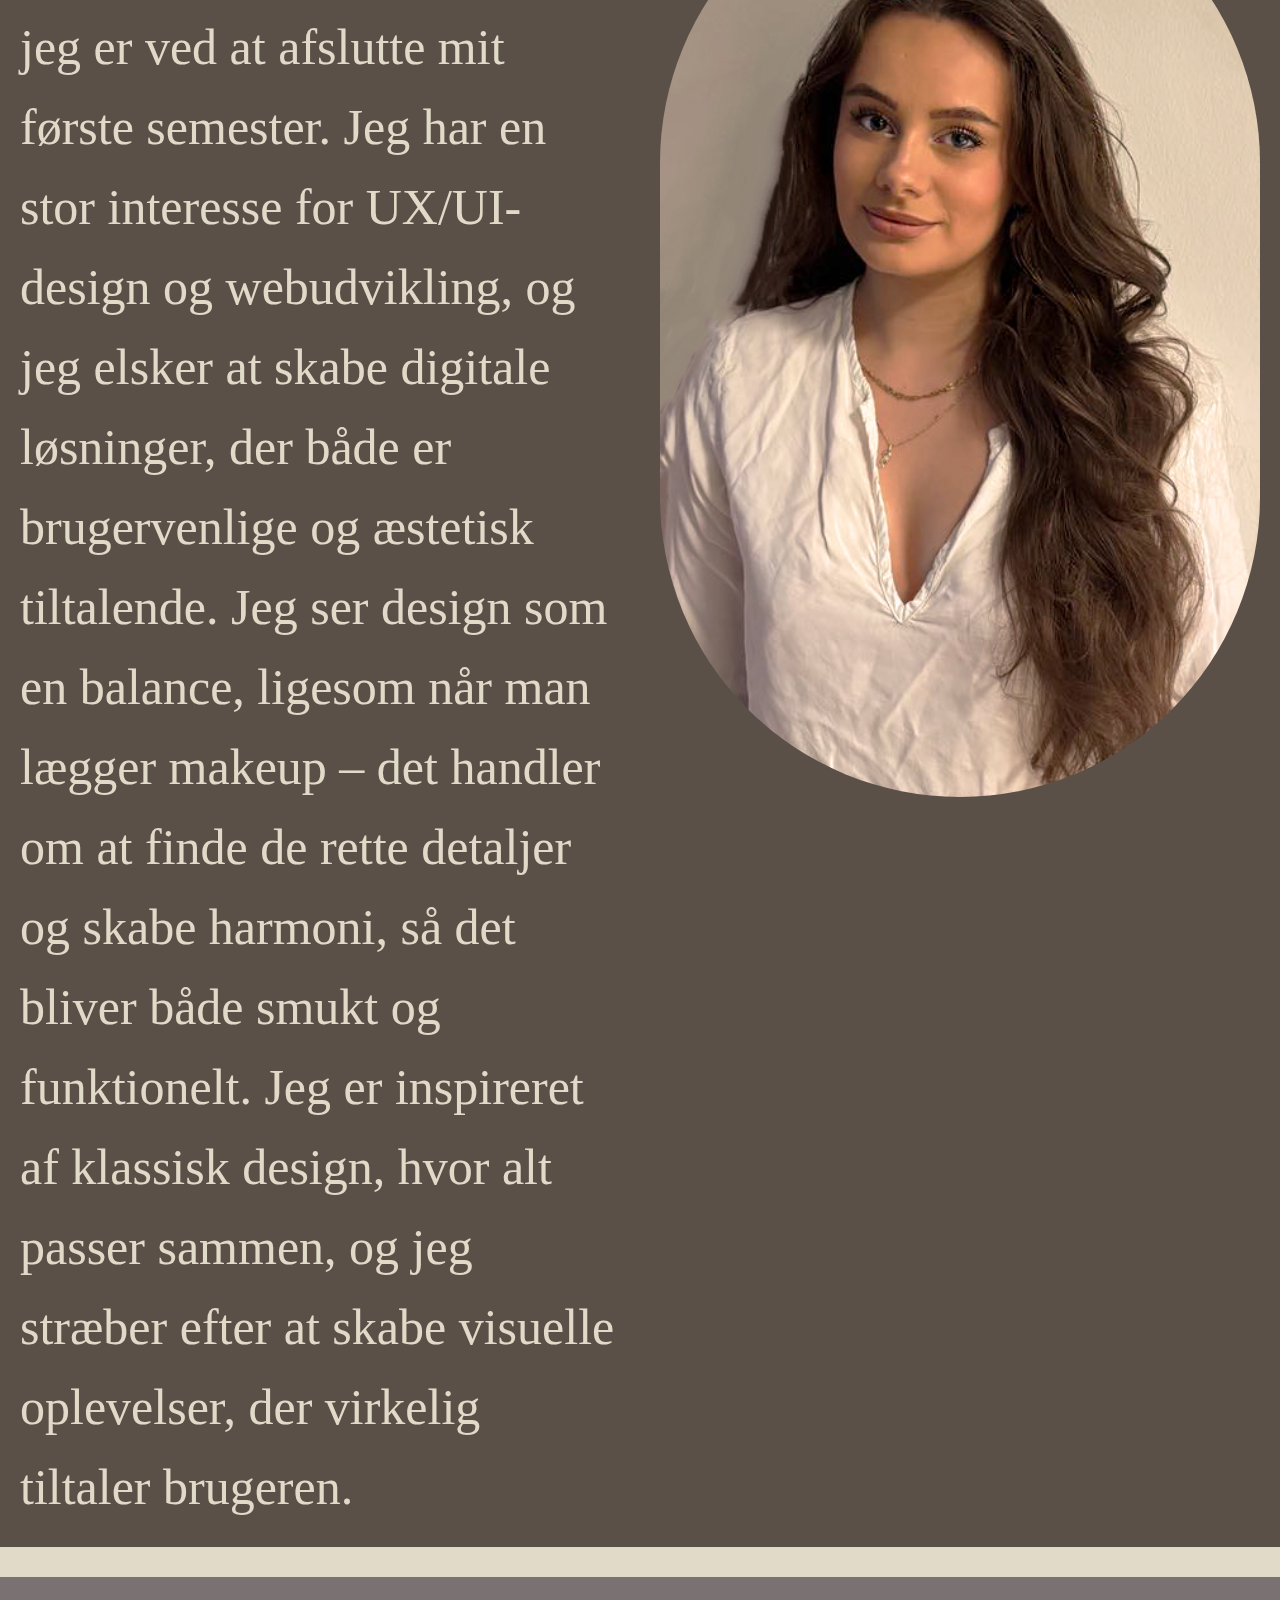
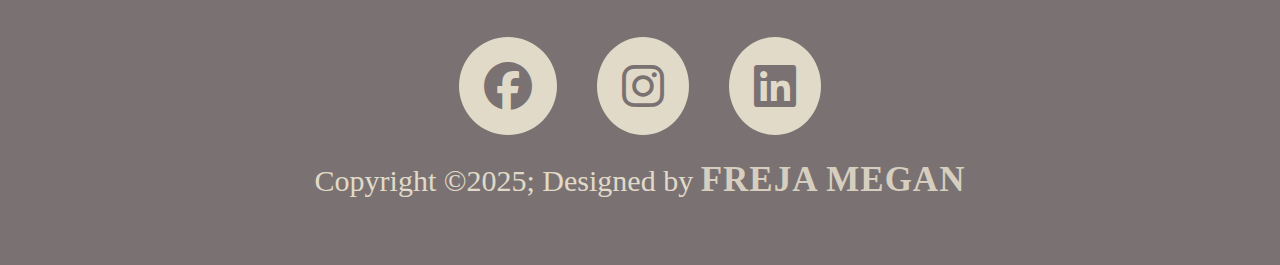
==== commit f3a0847d: "lavet på footeren" ====
--- a/index.html
+++ b/index.html
@@ -20,6 +20,9 @@
     <link rel="stylesheet" href="css/layout.css" />
     <link rel="stylesheet" href="css/header.css" />
     <link rel="stylesheet" href="css/footer.css" />
+
+    <!---->
+    <link rel="stylesheet" href="https://cdnjs.cloudflare.com/ajax/libs/font-awesome/6.7.2/css/all.min.css" integrity="sha512-Evv84Mr4kqVGRNSgIGL/F/aIDqQb7xQ2vcrdIwxfjThSH8CSR7PBEakCr51Ck+w+/U6swU2Im1vVX0SVk9ABhg==" crossorigin="anonymous" referrerpolicy="no-referrer" />
   </head>
   <body>
     <!-------------Header-------------->
@@ -64,7 +67,14 @@
     </main>
     <!-------------Footer-------------->
     <footer>
-      <p>Lavet af Freja</p>
+        <div class="socialIcons">
+          <a href="https://www.facebook.com/freja.megan.5"><i class="fa-brands fa-facebook"></i></a>
+          <a href="https://www.instagram.com/freja.megan/?next=%2F"><i class="fa-brands fa-instagram"></i></a>
+          <a href="https://www.linkedin.com/in/freja-megan-lindahl-dunton-50a479218/" target="_blank"><i class="fa-brands fa-linkedin"></i></a>
+        </div>
+        <div class="footerBottom">
+          <p>Copyright &copy;2025; Designed by <span class="designer">Freja Megan</span></p>
+        </div>
     </footer>
 
     <!--JavaScript for at vise/skjule menuen-->
--- a/css/layout.css
+++ b/css/layout.css
@@ -97,8 +97,6 @@
     grid-template-columns: 1fr 1fr;
     align-items: center;
     gap: 40px;
-    padding: 50px 20px;
-    padding: 300px;
   }
 
   .grid_1-1 h1 {
@@ -117,3 +115,100 @@
     left: 50%;
   }
 }
+/*------------------Projekt siden------------------*/
+/*------------------Mobil version------------------*/
+
+/*------------------CV siden------------------*/
+/*------------------Mobil version------------------*/
+.intro {
+  display: flex;
+  flex-direction: column;
+  align-items: center;
+  text-align: center;
+  margin-top: 20px;
+}
+
+.intro img {
+  width: 150px;
+  height: 150px;
+  object-fit: cover;
+  border-radius: 50%;
+  margin-bottom: 15px;
+}
+
+.intro-tekst {
+  color: #5b5048;
+}
+
+.intro-tekst h1 {
+  font-size: 1.5rem;
+  margin: 0;
+}
+
+.intro-tekst p {
+  margin: 5px 0;
+}
+
+section {
+  margin-bottom: 30px;
+  padding: 0 15px;
+  color: #5b5048;
+}
+
+section h1,
+section h2 {
+  margin-top: 0;
+  line-height: 1.6;
+}
+
+section p,
+section ul {
+  margin: 0;
+  padding: 0;
+  line-height: 1.6;
+}
+
+/*------------------Desktop version------------------*/
+
+@media (min-width: 768px) {
+  .intro {
+    flex-direction: row;
+    align-items: center;
+    justify-content: flex-start;
+    padding: 30px;
+  }
+
+  .intro img {
+    width: 500px; /* Øger størrelsen på billedet på større skærme */
+    height: 500px;
+    margin-right: 20px;
+  }
+
+  .intro-tekst {
+    text-align: left;
+    font-size: 55px;
+  }
+
+  .intro-tekst p {
+    margin: 20px 0;
+  }
+
+  section {
+    margin-bottom: 30px;
+    padding: 0 45px;
+    color: #5b5048;
+    max-width: 1900px; /* Sætter en maksimal bredde på teksten */
+  }
+
+  section h1,
+  section h2 {
+    font-size: 40px;
+    line-height: 1.6;
+  }
+
+  section p,
+  section ul {
+    font-size: 30px;
+    line-height: 1.6;
+  }
+}
--- a/css/footer.css
+++ b/css/footer.css
@@ -1,20 +1,79 @@
-* {
-  margin: 0;
-  padding: 0;
-  list-style: none;
-  text-decoration: none;
+footer {
+  background-color: #7a7272;
+  color: white;
+  padding: 60px 10px;
+  text-align: center;
+  width: 100%;
 }
 
-footer {
+.socialIcons {
   display: flex;
-  flex-direction: column;
-  justify-content: flex-start;
-  padding: 200px 0;
-  background-color: black;
+  justify-content: center;
+  gap: 15px;
 }
 
-footer p {
-  font-family: "Roboto";
-  color: white;
-  font-size: 30px;
+.socialIcons a {
+  text-decoration: none;
+  padding: 10px;
+  background-color: #e1dac8;
+  margin: 10px;
+  border-radius: 50%;
+  display: inline-flex;
+  align-items: center;
+  justify-content: center;
+  transition: background-color 0.3s ease;
 }
+
+.socialIcons a:hover {
+  background-color: #ccb49a;
+}
+
+.socialIcons a i {
+  font-size: 1.5em;
+  color: #7a7272;
+}
+
+.footerBottom {
+  background-color: #7a7272;
+  padding: 10px;
+  text-align: center;
+}
+
+.footerBottom p {
+  color: #e1dac8;
+  font-size: 14px;
+  margin: 5px 0;
+}
+
+.footerBottom .designer {
+  font-weight: bold;
+  text-transform: uppercase;
+  letter-spacing: 1px;
+  opacity: 0.9;
+}
+
+@media (min-width: 800px) {
+  footer {
+    padding: 50px 20px;
+  }
+
+  .socialIcons {
+    gap: 20px;
+  }
+
+  .socialIcons a {
+    padding: 25px;
+  }
+
+  .socialIcons a i {
+    font-size: 3em;
+  }
+
+  .footerBottom p {
+    font-size: 30px;
+  }
+
+  .footerBottom .designer {
+    font-size: 35px;
+  }
+}
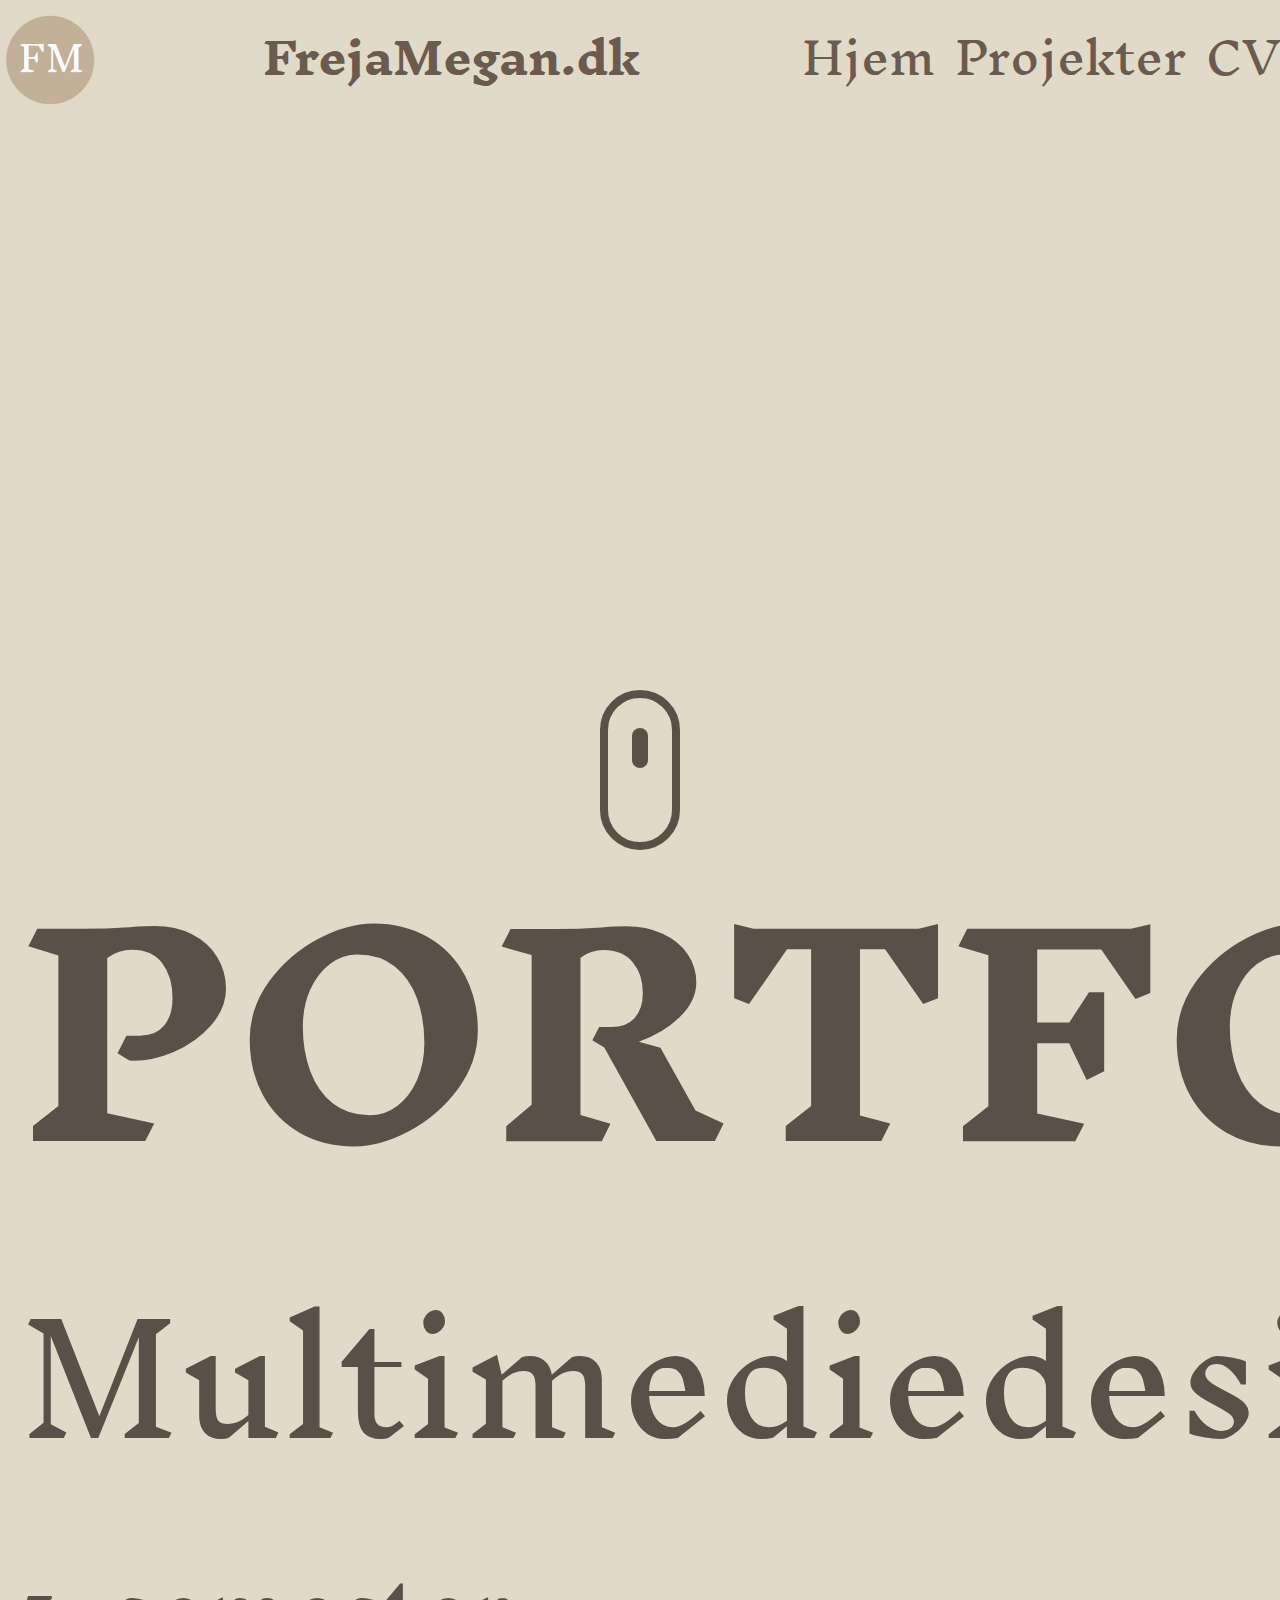
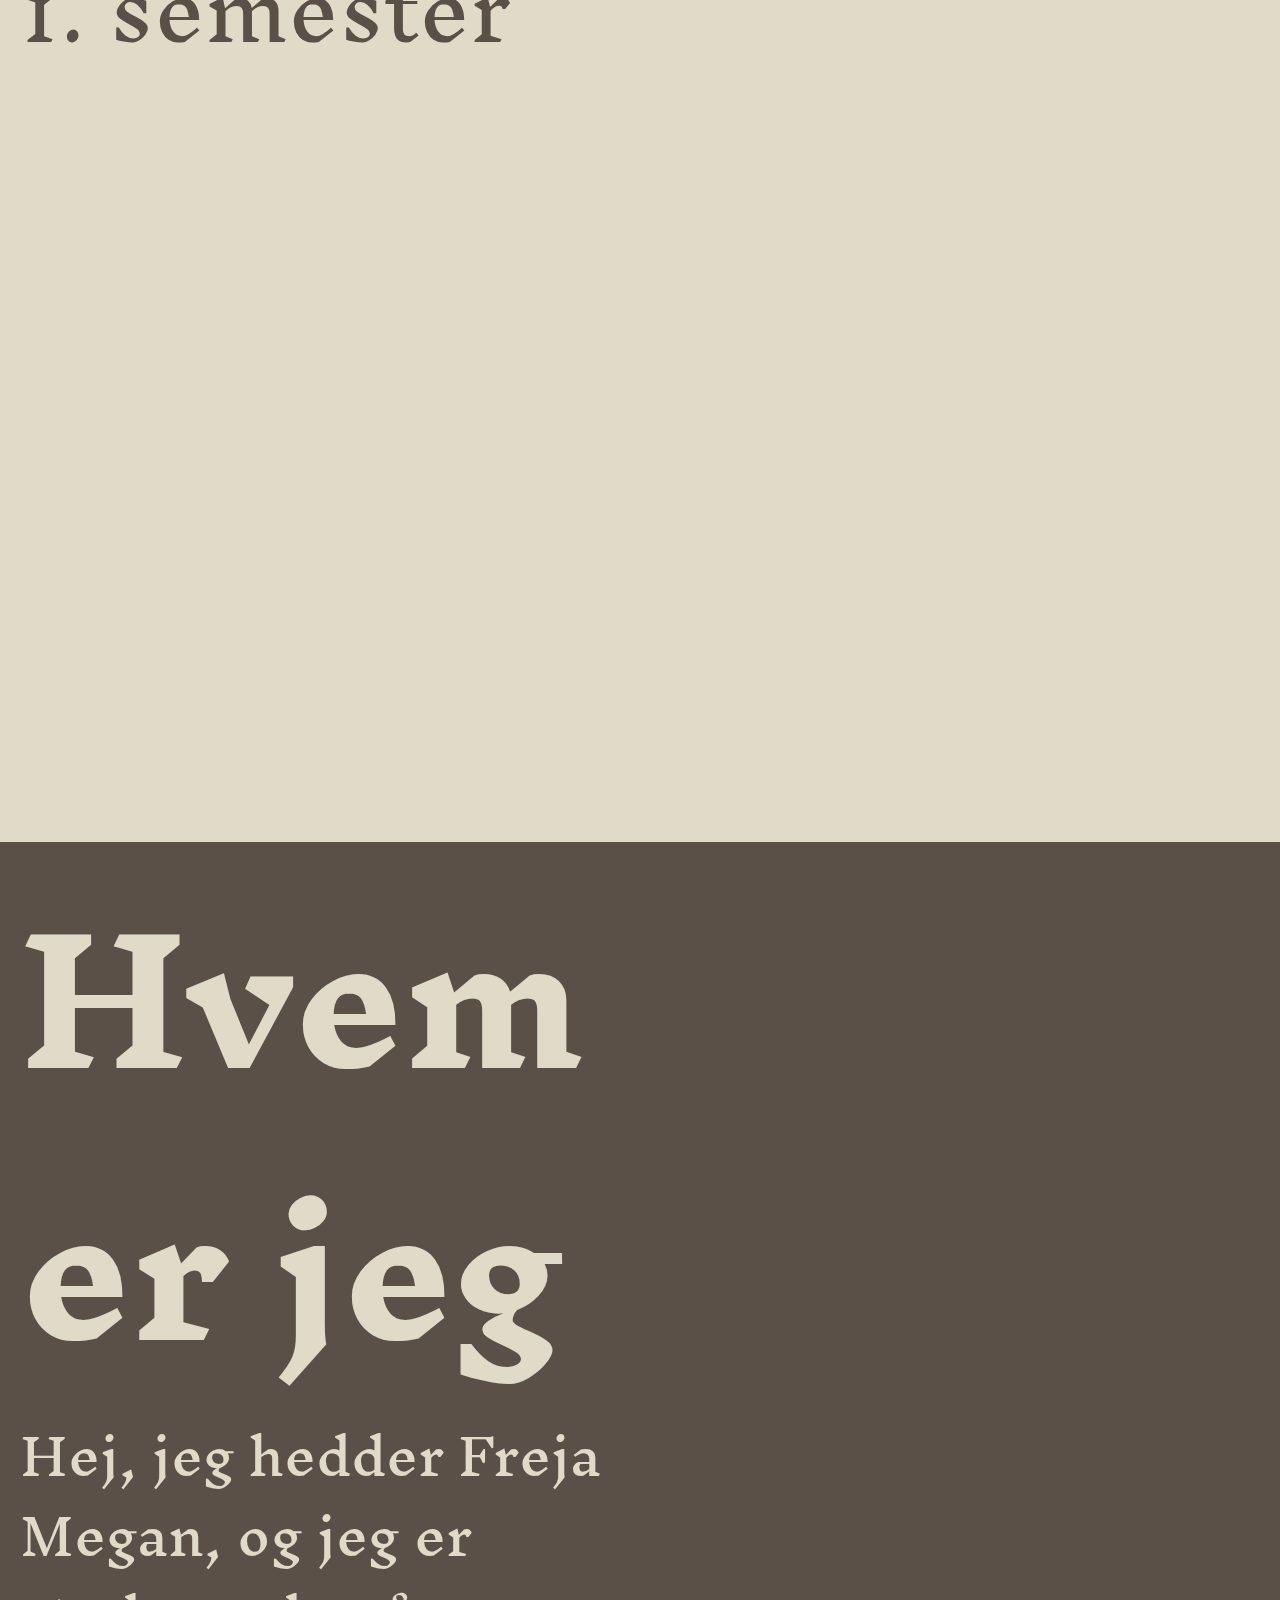
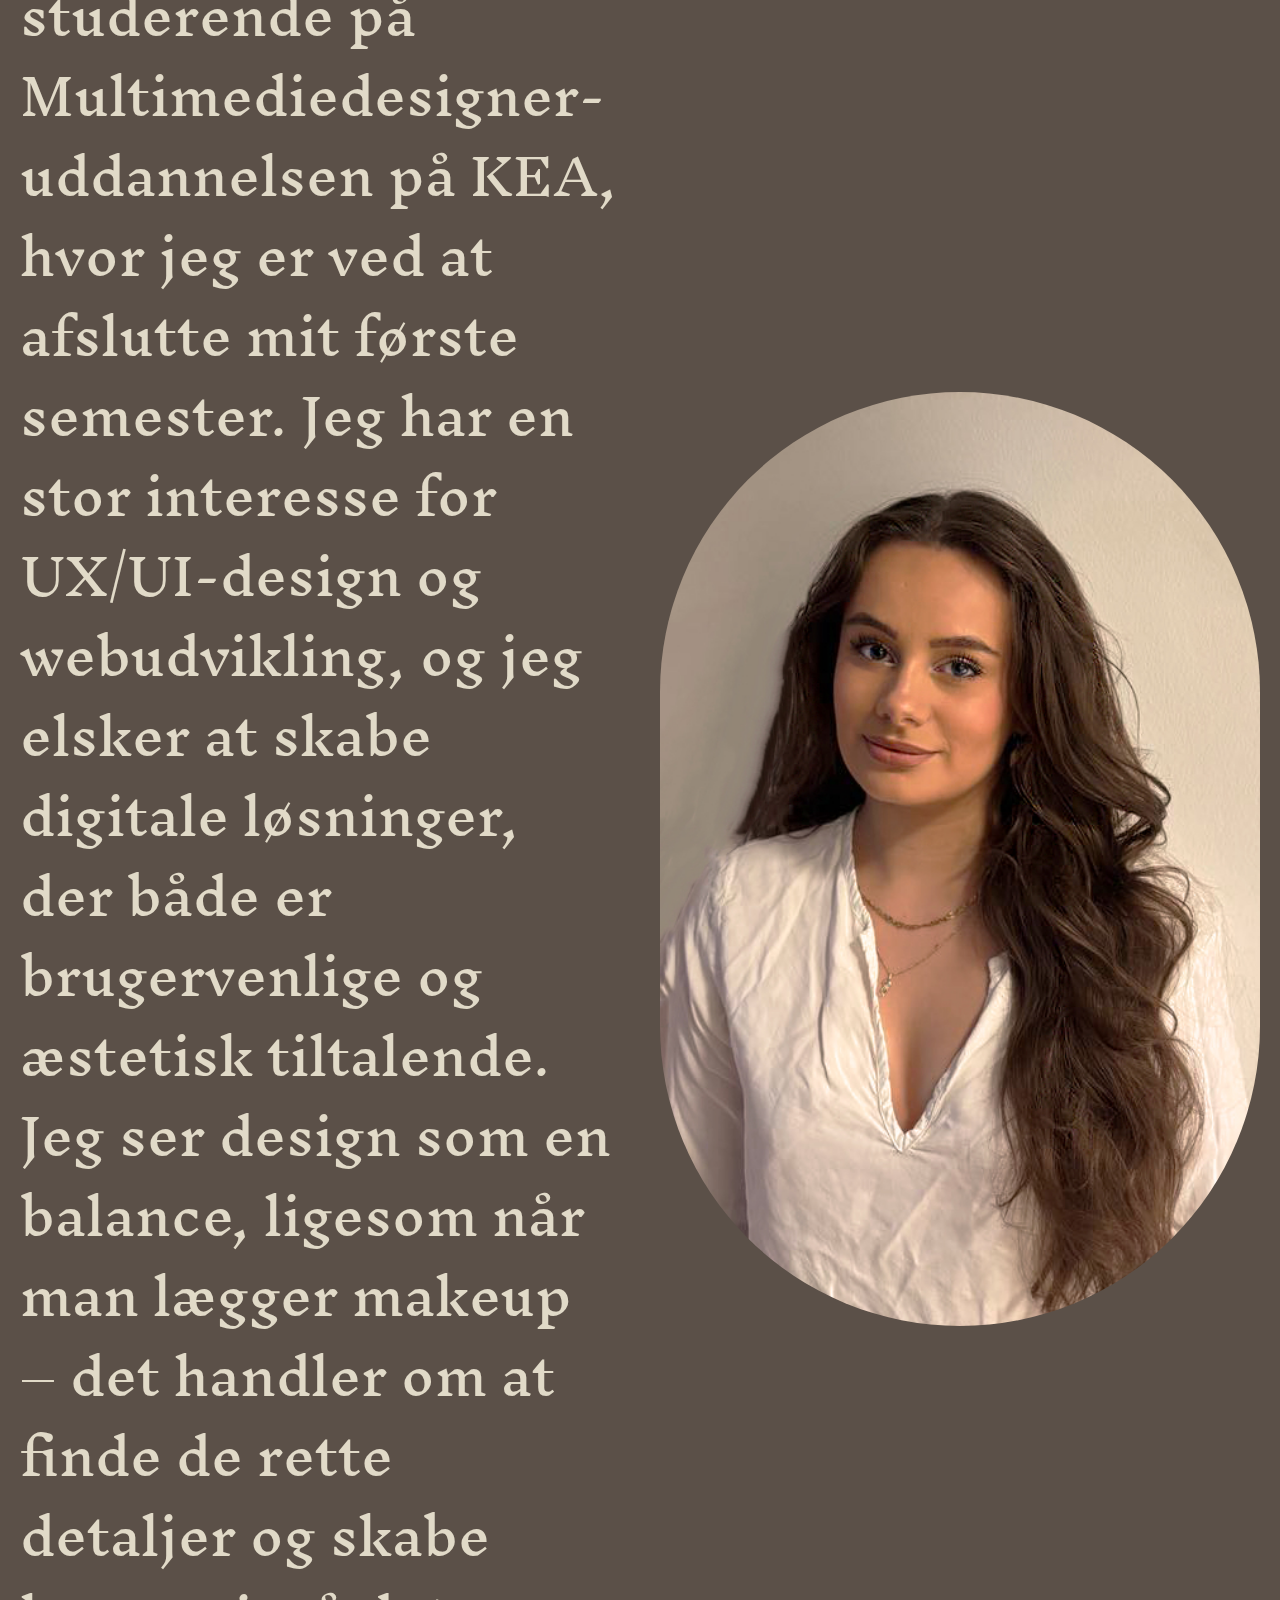
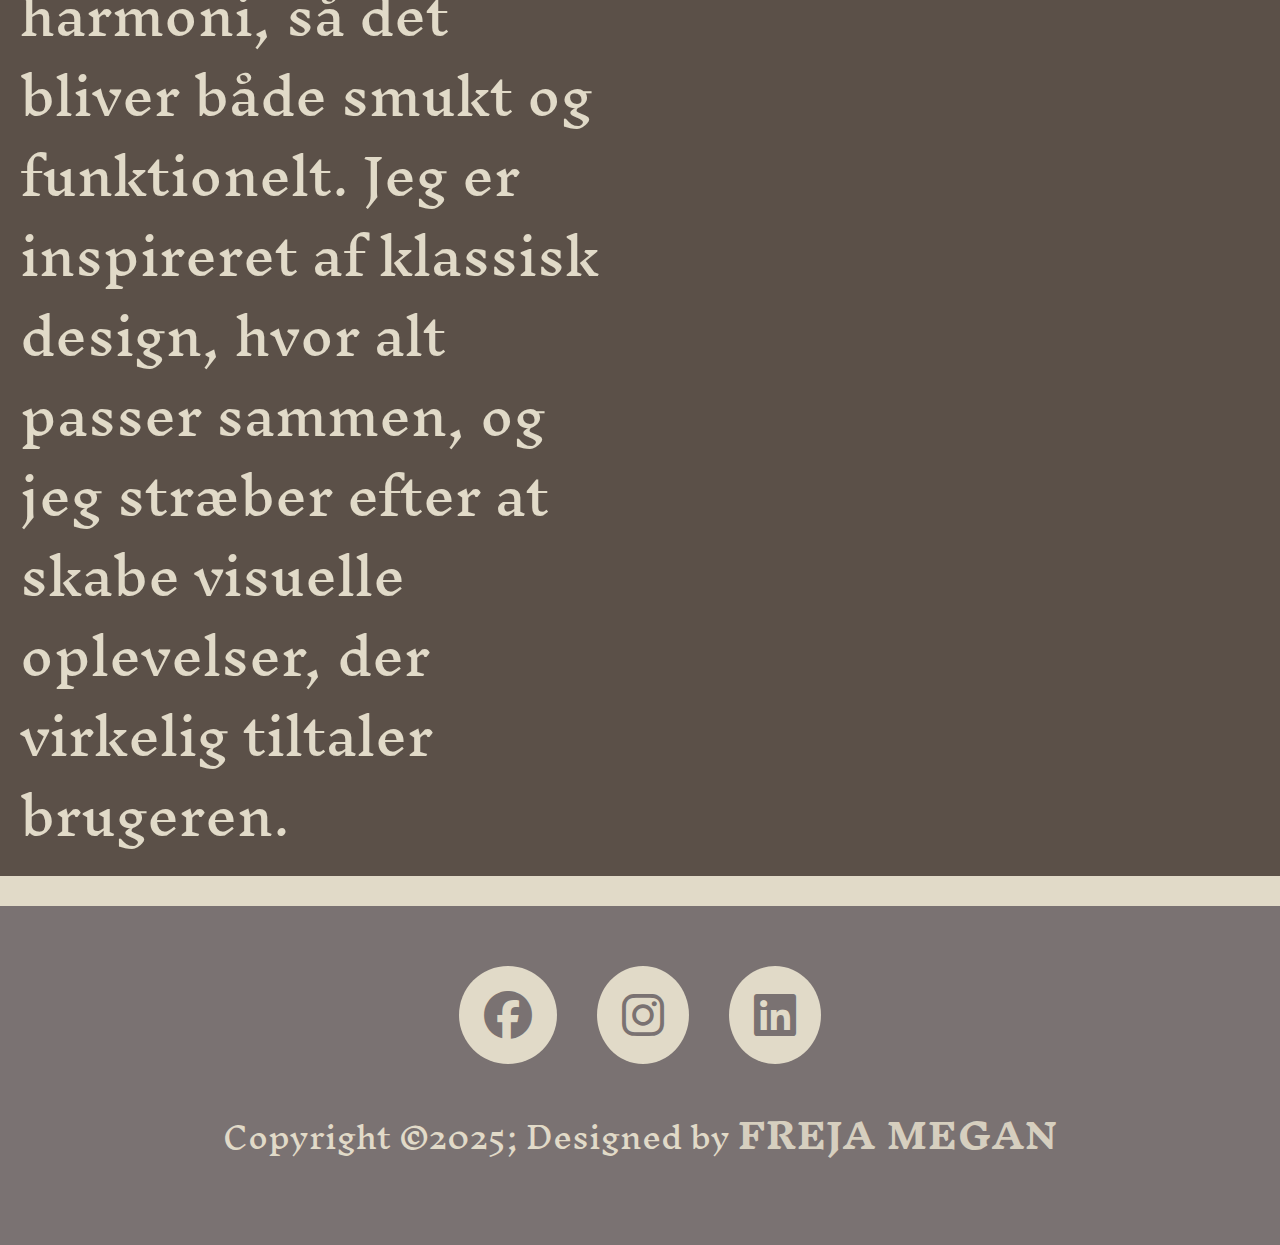
==== commit 75a33938: "ordnet fonter og fotter på alle sider" ====
--- a/index.html
+++ b/index.html
@@ -8,6 +8,14 @@
     <!--Nu kan den ikke indekseres af søgemaskiner-->
     <meta name="robots" content="noindex" />
 
+    <!--Fonter-->
+    <link rel="preconnect" href="https://fonts.googleapis.com" />
+    <link rel="preconnect" href="https://fonts.gstatic.com" crossorigin />
+    <link href="https://fonts.googleapis.com/css2?family=Emilys+Candy&family=Inknut+Antiqua:wght@300;400;500;600;700;800;900&family=Inter:ital,opsz,wght@0,14..32,100..900;1,14..32,100..900&family=Playfair+Display:ital,wght@0,400..900;1,400..900&family=Roboto:ital,wght@0,100;0,300;0,400;0,500;0,700;0,900;1,100;1,300;1,400;1,500;1,700;1,900&display=swap" rel="stylesheet" />
+
+    <!--Footer ikoner-->
+    <link rel="stylesheet" href="https://cdnjs.cloudflare.com/ajax/libs/font-awesome/6.7.2/css/all.min.css" integrity="sha512-Evv84Mr4kqVGRNSgIGL/F/aIDqQb7xQ2vcrdIwxfjThSH8CSR7PBEakCr51Ck+w+/U6swU2Im1vVX0SVk9ABhg==" crossorigin="anonymous" referrerpolicy="no-referrer" />
+    
     <!--Favicon-->
     <link
       rel="icon"
@@ -21,8 +29,7 @@
     <link rel="stylesheet" href="css/header.css" />
     <link rel="stylesheet" href="css/footer.css" />
 
-    <!---->
-    <link rel="stylesheet" href="https://cdnjs.cloudflare.com/ajax/libs/font-awesome/6.7.2/css/all.min.css" integrity="sha512-Evv84Mr4kqVGRNSgIGL/F/aIDqQb7xQ2vcrdIwxfjThSH8CSR7PBEakCr51Ck+w+/U6swU2Im1vVX0SVk9ABhg==" crossorigin="anonymous" referrerpolicy="no-referrer" />
+    
   </head>
   <body>
     <!-------------Header-------------->
@@ -67,14 +74,14 @@
     </main>
     <!-------------Footer-------------->
     <footer>
-        <div class="socialIcons">
-          <a href="https://www.facebook.com/freja.megan.5"><i class="fa-brands fa-facebook"></i></a>
-          <a href="https://www.instagram.com/freja.megan/?next=%2F"><i class="fa-brands fa-instagram"></i></a>
-          <a href="https://www.linkedin.com/in/freja-megan-lindahl-dunton-50a479218/" target="_blank"><i class="fa-brands fa-linkedin"></i></a>
-        </div>
-        <div class="footerBottom">
-          <p>Copyright &copy;2025; Designed by <span class="designer">Freja Megan</span></p>
-        </div>
+      <div class="socialIcons">
+        <a href="https://www.facebook.com/freja.megan.5"><i class="fa-brands fa-facebook"></i></a>
+        <a href="https://www.instagram.com/freja.megan/?next=%2F"><i class="fa-brands fa-instagram"></i></a>
+        <a href="https://www.linkedin.com/in/freja-megan-lindahl-dunton-50a479218/" target="_blank"><i class="fa-brands fa-linkedin"></i></a>
+      </div>
+      <div class="footerBottom">
+        <p>Copyright &copy;2025; Designed by <span class="designer">Freja Megan</span></p>
+      </div>
     </footer>
 
     <!--JavaScript for at vise/skjule menuen-->
--- a/css/style.css
+++ b/css/style.css
@@ -27,12 +27,12 @@
 
 #mouse_icon::after {
   position: absolute;
-  top: 8px; 
-  width: 8px; 
-  height: 18px; 
+  top: 8px;
+  width: 8px;
+  height: 18px;
   content: "";
   background-color: #5b5048;
-  left: calc(60% - 6px); 
+  left: calc(60% - 6px);
   border-radius: 10px;
   animation: mouse 2s infinite;
 }
@@ -53,15 +53,15 @@
 /* Desktop styles */
 @media (min-width: 800px) {
   #mouse_icon {
-    width: 80px; 
-    height: 160px; 
-    border: 8px solid #5b5048; 
+    width: 80px;
+    height: 160px;
+    border: 8px solid #5b5048;
   }
 
   #mouse_icon::after {
-    top: 30px; 
-    width: 16px; 
-    height: 40px; 
-    left: calc(47% - 6px); 
+    top: 30px;
+    width: 16px;
+    height: 40px;
+    left: calc(47% - 6px);
   }
 }
--- a/css/layout.css
+++ b/css/layout.css
@@ -23,11 +23,13 @@
 
 .hero_section h1 {
   font-size: 50px;
+  font-family: "Inknut Antiqua", serif;
   color: #5b5048;
 }
 
 .hero_section h2 {
   font-size: 20px;
+  font-family: "Inknut Antiqua", serif;
   font-weight: 300;
   margin: 10px 0 0;
   color: #5b5048;
@@ -35,6 +37,7 @@
 
 .hero_section h3 {
   font-size: 15px;
+  font-family: "Inknut Antiqua", serif;
   font-weight: 300;
   margin: 10px 0 0;
   color: #5b5048;
@@ -56,12 +59,14 @@
 
 .grid_1-1 h1 {
   font-size: 50px;
+  font-family: "Inknut Antiqua", serif;
   margin-bottom: 10px;
   color: #e1dac8;
 }
 
 .grid_1-1 p {
   font-size: 20px;
+  font-family: "Inknut Antiqua", serif;
   line-height: 1.6;
   color: #e1dac8;
 }
@@ -142,6 +147,7 @@
 
 .intro-tekst h1 {
   font-size: 1.5rem;
+  font-family: "Inknut Antiqua", serif;
   margin: 0;
 }
 
@@ -153,12 +159,14 @@
   margin-bottom: 30px;
   padding: 0 15px;
   color: #5b5048;
+  font-family: "Inknut Antiqua", serif;
 }
 
 section h1,
 section h2 {
   margin-top: 0;
   line-height: 1.6;
+  font-family: "Inknut Antiqua", serif;
 }
 
 section p,
@@ -166,6 +174,7 @@
   margin: 0;
   padding: 0;
   line-height: 1.6;
+  font-family: "Inknut Antiqua", serif;
 }
 
 /*------------------Desktop version------------------*/
@@ -179,7 +188,7 @@
   }
 
   .intro img {
-    width: 500px; /* Øger størrelsen på billedet på større skærme */
+    width: 500px;
     height: 500px;
     margin-right: 20px;
   }
@@ -197,7 +206,7 @@
     margin-bottom: 30px;
     padding: 0 45px;
     color: #5b5048;
-    max-width: 1900px; /* Sætter en maksimal bredde på teksten */
+    max-width: 1900px;
   }
 
   section h1,
--- a/css/header.css
+++ b/css/header.css
@@ -28,6 +28,7 @@
   font-size: 44px;
   color: #6b5b4f;
   margin: 0;
+  font-family: "Inknut Antiqua", serif;
 }
 
 .menu {
@@ -40,6 +41,7 @@
   font-size: 44px;
   color: #6b5b4f;
   transition: color 0.3s ease;
+  font-family: "Inknut Antiqua", serif;
 }
 
 .menu a:hover {
--- a/css/footer.css
+++ b/css/footer.css
@@ -42,6 +42,7 @@
 .footerBottom p {
   color: #e1dac8;
   font-size: 14px;
+  font-family: "Inknut Antiqua", serif;
   margin: 5px 0;
 }
 
@@ -50,6 +51,7 @@
   text-transform: uppercase;
   letter-spacing: 1px;
   opacity: 0.9;
+  font-family: "Inknut Antiqua", serif;
 }
 
 @media (min-width: 800px) {
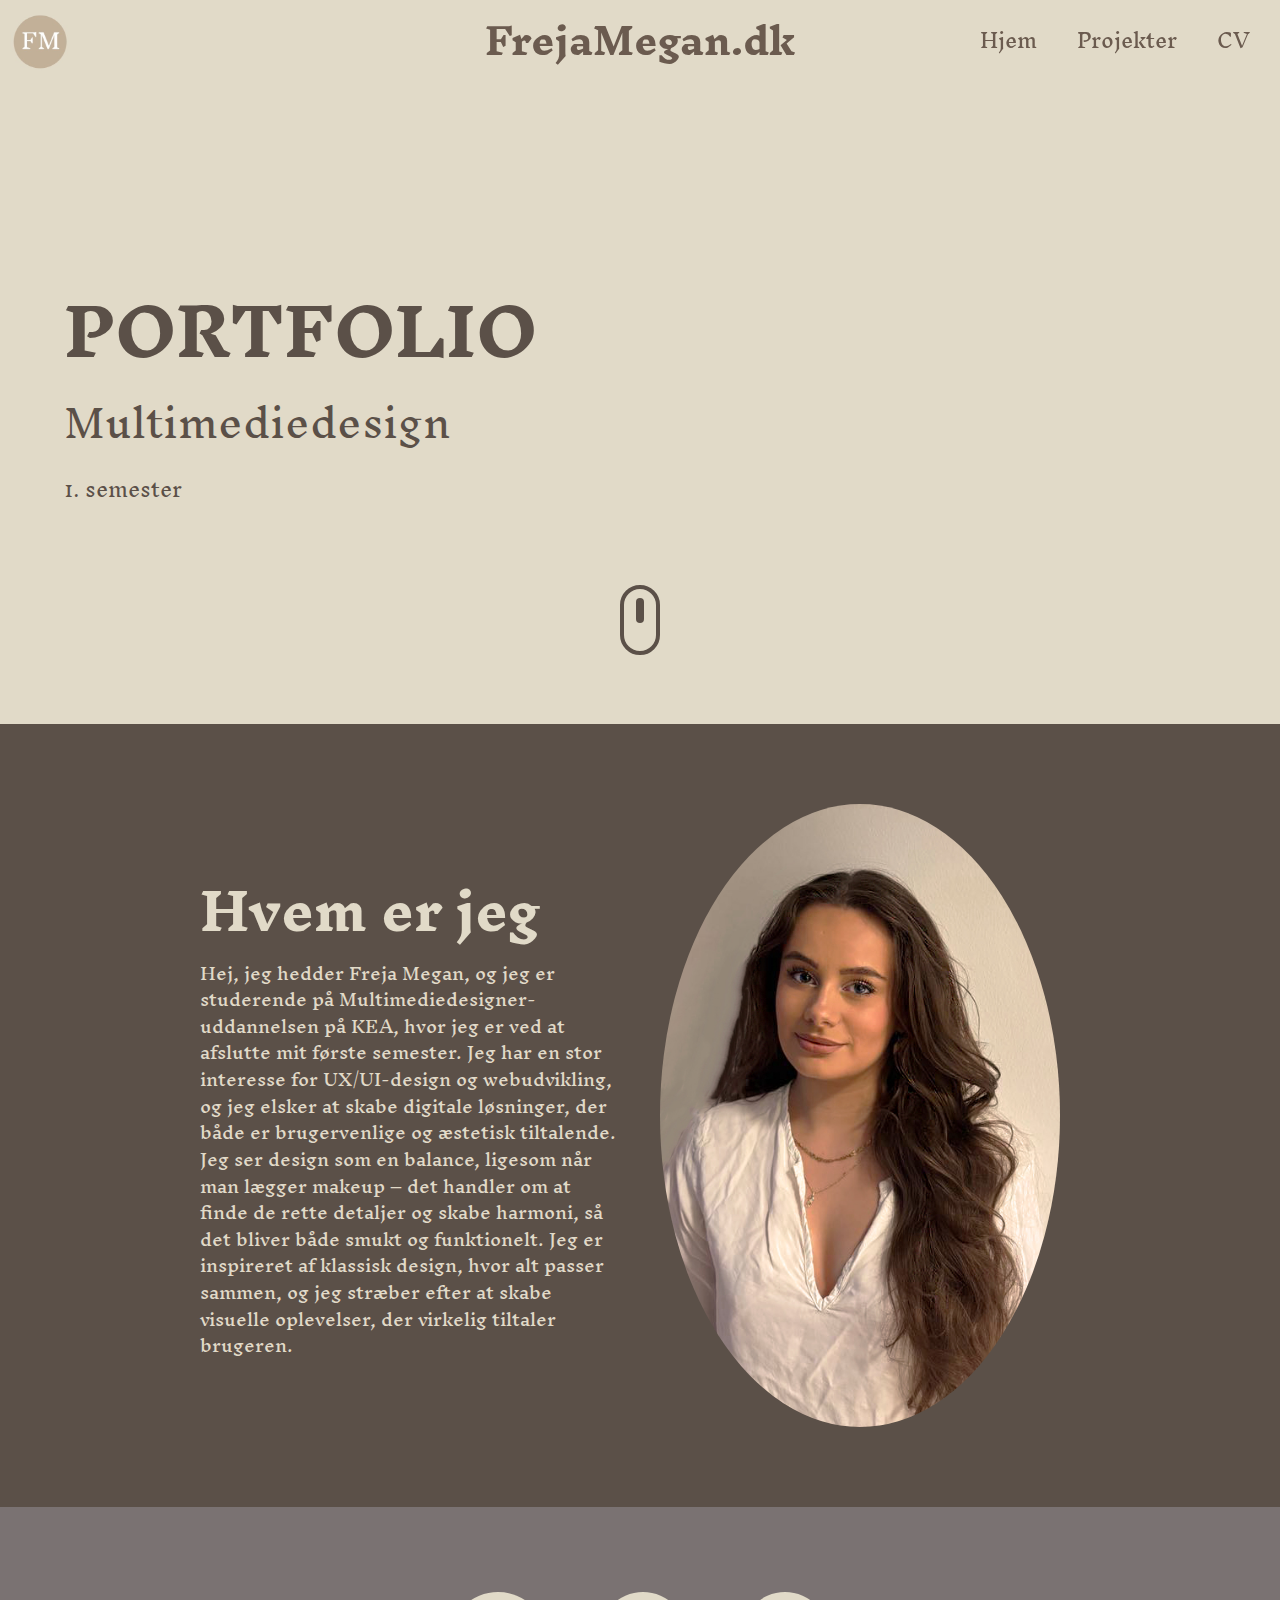
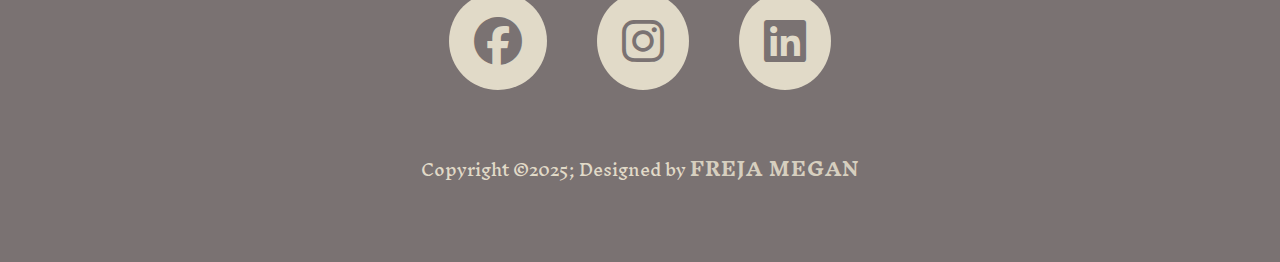
==== commit 9edfed0e: "Addet hover effekt og sat navn i midten" ====
--- a/index.html
+++ b/index.html
@@ -37,7 +37,7 @@
       <nav>
         <div class="logo"><img src="img/hjem_cv/logo.webp" alt="logo" /></div>
         <div class="side_navn">
-          <h1>FrejaMegan.dk</h1>
+          <a href="index.html"><h1>FrejaMegan.dk</h1></a> 
         </div>
         <ul class="menu">
           <li><a href="index.html">Hjem</a></li>
--- a/css/style.css
+++ b/css/style.css
@@ -12,56 +12,63 @@
 }
 
 body {
-  background-color: #e1dac8; /* Beige baggrund */
+  background-color: #e1dac8; 
 }
 
-/* Standard (Mobile-first) styles */
+
+/*--------------Musen på mobil----------------*/
+
 #mouse_icon {
   position: absolute;
-  width: 30px; /* Lidt mindre på mobil */
-  height: 60px; /* Lidt mindre på mobil */
-  border: 2px solid #5b5048; /* Mindre kant på mobil */
+  width: 40px; 
+  height: 70px; 
+  border: 2px solid #5b5048;
   border-radius: 50px;
-  margin-top: 20px;
+  margin-top: 5vh; 
+  top: 40vh; 
 }
 
 #mouse_icon::after {
   position: absolute;
-  top: 8px;
-  width: 8px;
-  height: 18px;
+  top: 20%; 
+  width: 10px; 
+  height: 25px; 
   content: "";
   background-color: #5b5048;
-  left: calc(60% - 6px);
+  left: 50%; 
+  transform: translateX(-50%);
   border-radius: 10px;
   animation: mouse 2s infinite;
 }
 
-/* Animation */
+/*--------------Animation----------------*/
 @keyframes mouse {
   0% {
     opacity: 1;
-    top: 5px;
+    top: 5%; 
   }
 
   100% {
     opacity: 0;
-    top: 50px;
+    top: 50%; 
   }
 }
 
-/* Desktop styles */
+/*----------------Musen på Desktop-------------*/
 @media (min-width: 800px) {
   #mouse_icon {
-    width: 80px;
-    height: 160px;
-    border: 8px solid #5b5048;
+    width: 40px; 
+    height: 70px; 
+    border: 4px solid #5b5048;
+    top: 5vh; 
+    top: 60vh; 
   }
 
   #mouse_icon::after {
-    top: 30px;
-    width: 16px;
-    height: 40px;
-    left: calc(47% - 6px);
+    top: 15%; 
+    width: 8px; 
+    height: 25px; 
+    left: 50%; 
+    transform: translateX(-50%);
   }
 }
--- a/css/layout.css
+++ b/css/layout.css
@@ -6,9 +6,10 @@
 }
 
 img {
-  width: 100%;
-  height: auto;
-  display: block;
+  width: 100%; 
+  height: auto; 
+  display: block; 
+  object-fit: cover; 
 }
 
 /*------------------Hjem siden------------------*/
@@ -16,19 +17,19 @@
 
 /*------------------Hero Section-------------------*/
 .hero_section {
-  padding: 300px 20px;
+  padding: 20vh 5vw;
   background-color: #e1dac8;
   text-align: left;
 }
 
 .hero_section h1 {
-  font-size: 50px;
+  font-size: 5vw;
   font-family: "Inknut Antiqua", serif;
   color: #5b5048;
 }
 
 .hero_section h2 {
-  font-size: 20px;
+  font-size: 3vw;
   font-family: "Inknut Antiqua", serif;
   font-weight: 300;
   margin: 10px 0 0;
@@ -36,14 +37,15 @@
 }
 
 .hero_section h3 {
-  font-size: 15px;
+  font-size: 1.5vw;
   font-family: "Inknut Antiqua", serif;
   font-weight: 300;
   margin: 10px 0 0;
   color: #5b5048;
 }
+
 #mouse_icon {
-  bottom: 150px;
+  bottom: 50px;
   left: 50%;
   transform: translateX(-50%);
 }
@@ -65,7 +67,7 @@
 }
 
 .grid_1-1 p {
-  font-size: 20px;
+  font-size: 2.2vw;
   font-family: "Inknut Antiqua", serif;
   line-height: 1.6;
   color: #e1dac8;
@@ -74,54 +76,165 @@
 .grid_1-1 img {
   width: 100%;
   max-width: 300px;
-  border-radius: 550px;
+  border-radius: 50%;
 }
 
 /*---------------------Desktops---------------------*/
 @media (min-width: 800px) {
-  /* Hero Section */
-  .hero_section {
-    padding: 700px 20px;
-  }
-
-  .hero_section h1 {
-    font-size: 270px;
-  }
-
-  .hero_section h2 {
-    font-size: 150px;
-  }
-
-  .hero_section h3 {
-    font-size: 80px;
-  }
-
-  /* Om Mig Sektion */
+    .hero_section {
+      padding: 20vh 5vw; 
+    }
+
+  /*-------------------Om Mig Sektion----------------*/
   .grid_1-1 {
     display: grid;
-    grid-template-columns: 1fr 1fr;
+    grid-template-columns: 1fr 1fr; 
     align-items: center;
     gap: 40px;
-  }
-
-  .grid_1-1 h1 {
-    font-size: 170px;
-  }
+    width: 100%;
+    max-width: 1700px;
+    margin: 0 auto;
+    padding: 80px 200px;
+  }
+
   .grid_1-1 p {
-    font-size: 50px;
+    font-size: 1.3vw;
   }
 
   .grid_1-1 img {
-    max-width: 800px;
-  }
-
-  #mouse_icon {
-    bottom: 50px;
-    left: 50%;
-  }
-}
+    max-width: 400px; 
+  }
+}
+
+
+
+
+
+
+
+
+
+
 /*------------------Projekt siden------------------*/
 /*------------------Mobil version------------------*/
+
+/*--------------------Teksen-------------------*/
+.projekt h1 {
+  font-size: 4vw;
+  text-align: center;
+  margin-bottom: 20px;
+  margin-top: 90px;
+}
+
+.projekt p {
+  font-size: 2vw; 
+  margin-bottom: 40px;
+  color: #555;
+  max-width: 800px; 
+}
+
+/*---------Cirklerne----------*/
+.circles-container {
+  display: grid;
+  gap: 20px;
+  padding: 20px;
+  grid-template-columns: 1fr;
+  justify-items: center;
+  align-items: center;
+}
+
+.circle {
+  position: relative;
+  width: 250px;
+  height: 400px;
+  border-radius: 100px;
+  background-color: white;
+  overflow: hidden;
+  text-align: center;
+  box-shadow: 0 4px 6px rgba(0, 0, 0, 0.1);
+  cursor: pointer;
+  transition: all 0.3s ease;
+}
+
+/*------------Billederne-------------*/
+.circle-image {
+  position: absolute;
+  top: 0;
+  left: 0;
+  width: 100%;
+  height: 100%;
+  object-fit: cover;
+  opacity: 0;
+  transition: opacity 0.3s ease;
+}
+
+.circle:hover .text {
+  opacity: 0;
+}
+
+.circle:hover .circle-image {
+  opacity: 1;
+}
+
+/*----------------Tekst i cirklerne--------------*/
+.text {
+  display: flex;
+  align-items: center;
+  justify-content: center;
+  height: 100%;
+  z-index: 1;
+  font-size: 16px;
+  color: #5b5048;
+  transition: opacity 0.3s ease;
+  font-style: "Inknut Antiqua", serif;
+}
+
+/*----------------Desktop version--------------*/
+@media (min-width: 800px) {
+  main {
+    margin-top: 100px;
+  }
+
+  .projekt h1 {
+    font-size: 2.5vw;
+  }
+  .projekt {
+    display: flex;
+    flex-direction: column;
+    align-items: center;
+    margin: 0 auto;
+  }
+
+  .projekt p {
+    font-size: 1.2vw; 
+  }
+
+  .circles-container {
+    grid-template-columns: 1fr 1fr;
+    gap: 40px;
+    justify-items: center;
+    
+  }
+
+  .circle {
+    width: 250px;  
+    height: 430px; 
+  }
+
+  .text {
+    font-size: 1.5vw;
+  }
+}
+
+
+
+
+
+
+
+
+
+
 
 /*------------------CV siden------------------*/
 /*------------------Mobil version------------------*/
@@ -130,7 +243,7 @@
   flex-direction: column;
   align-items: center;
   text-align: center;
-  margin-top: 20px;
+  margin-top: 100px;
 }
 
 .intro img {
@@ -179,23 +292,30 @@
 
 /*------------------Desktop version------------------*/
 
-@media (min-width: 768px) {
+@media (min-width: 800px) {
+  .main_cv {
+    padding: 0 140px;
+    max-width: 1200px;
+    margin: 0 auto;
+  }
+
   .intro {
+    display: flex;
     flex-direction: row;
     align-items: center;
     justify-content: flex-start;
-    padding: 30px;
   }
 
   .intro img {
-    width: 500px;
-    height: 500px;
-    margin-right: 20px;
+    width: 30%; /* Gør billedet mere fleksibelt og responsivt */
+    height: auto; /* Bevarer proportionerne på billedet */
+    margin-right: 40px;
   }
 
   .intro-tekst {
     text-align: left;
-    font-size: 55px;
+    font-size: 3vw; /* Brugte viewport-bredde enhed for at gøre teksten responsiv */
+    padding: 60px;
   }
 
   .intro-tekst p {
@@ -204,20 +324,20 @@
 
   section {
     margin-bottom: 30px;
-    padding: 0 45px;
+    padding: 0 10%; /* Justeret padding for bedre responsivitet */
     color: #5b5048;
-    max-width: 1900px;
+    width: 100%; /* Sikrer, at sektionen fylder hele bredden */
   }
 
   section h1,
   section h2 {
-    font-size: 40px;
+    font-size: 1vw; /* Responsiv fontstørrelse */
     line-height: 1.6;
   }
 
   section p,
   section ul {
-    font-size: 30px;
+    font-size: 1vw; /* Responsiv fontstørrelse */
     line-height: 1.6;
   }
 }
--- a/css/header.css
+++ b/css/header.css
@@ -1,3 +1,4 @@
+/*************** Reset *********************/
 * {
   margin: 0;
   padding: 0;
@@ -5,86 +6,99 @@
   text-decoration: none;
 }
 
+/*-----------------Mobile------------------*/
 .header {
-  padding: 0 20px;
-  height: 100px;
+  padding: 0 5%; 
+  height: 80px;
+  display: flex;
+  justify-content: center;
+  align-items: center;
 }
 
 nav {
+  display: flex;
+  justify-content: space-between;
+  align-items: center;
+  width: 100%;
   background-color: #e1dac8;
-  display: flex;
-  align-items: center;
-  justify-content: space-between;
+  position: fixed;
+  top: 0;
+  left: 0;
   width: 100%;
+  z-index: 1000;
+  overflow: visible; 
 }
 
+
 .logo img {
-  width: 100px;
-  height: 100px;
-  object-fit: cover;
+  width: 60px; 
+  height: auto;
+  object-fit: contain;
 }
 
 .side_navn h1 {
-  font-size: 44px;
+  font-size: clamp(24px, 3vw, 36px); 
   color: #6b5b4f;
+  font-family: "Inknut Antiqua", serif;
+  text-align: center;
   margin: 0;
-  font-family: "Inknut Antiqua", serif;
+  display: block;
+  transition: transform 0.3s ease, text-shadow 0.3s ease; 
 }
 
+/* Hover effekt */
+.side_navn h1:hover {
+  transform: scale(1.1); 
+  text-shadow: 2px 2px 10px rgba(0, 0, 0, 0.3); 
+
+}
+
+
 .menu {
-  display: flex;
-  gap: 20px;
+  display: none; 
 }
 
 .menu a {
   text-decoration: none;
-  font-size: 44px;
+  font-size: 18px;
   color: #6b5b4f;
-  transition: color 0.3s ease;
+  transition: transform 0.3s ease, text-shadow 0.3s ease;
   font-family: "Inknut Antiqua", serif;
+  display: inline-block; 
 }
 
+
 .menu a:hover {
-  color: #c2b098;
+  transform: scale(1.2); 
+  text-shadow: 2px 2px 15px rgba(0, 0, 0, 0.3); 
 }
 
-/*----------Hamburger ikonet-------*/
-
+/*---------------Burger Menu----------------*/
 .burger {
   width: 30px;
   height: 20px;
   cursor: pointer;
+  display: block; 
 }
 
 .burger .line {
   width: 100%;
   height: 2px;
-  background-color: #5b5048;
+  background-color: #333333;
   margin-bottom: 5px;
   transition: 0.2s linear;
 }
-.burger {
-  display: none;
-}
 
+/*----------------Mobile Styles for burger menu-------------*/
 @media screen and (max-width: 800px) {
-  .logo img {
-    width: 70px;
-    height: 70px;
-    object-fit: cover;
-  }
-
-  .side_navn h1 {
-    font-size: 30px;
-    color: #6b5b4f;
-  }
-
   .menu {
     display: none;
   }
+
   .burger {
     display: block;
   }
+
   .burger.active .line:nth-child(1) {
     transform: rotate(45deg) translate(5px, 5px);
     transition: 0.2s linear;
@@ -102,11 +116,13 @@
 
   nav.active .menu {
     display: block;
-    background-color: #cbbca9;
+    background-color: #ffffff;
     position: absolute;
     top: 94px;
     left: 0;
     width: 100%;
+    box-shadow: 0 10px 10px rgba(0, 0, 0, 0.1);
+    z-index: 1;
   }
 
   nav.active .menu li {
@@ -114,6 +130,64 @@
   }
 
   nav.active .menu a {
-    font-size: 24px;
+    font-size: 1.8rem;
   }
 }
+
+@media (min-width: 800px) {
+    .header {
+      padding: 0 5%; 
+      height: 80px;
+      display: flex;
+      justify-content: center;
+      align-items: center;
+  }
+
+  .logo {
+    position: absolute;
+    left: 10px;
+    top: 50%;
+    transform: translateY(-50%);
+  }
+
+  .logo img {
+    width: 60px;
+    height: auto;
+    object-fit: contain;
+  }
+
+  .side_navn {
+    display: flex;
+    justify-content: center; 
+    align-items: center;
+    flex: 1; 
+    height: 80px;
+  }
+
+  .side_navn h1 {
+    font-size: clamp(24px, 3vw, 36px); 
+    color: #6b5b4f;
+    font-family: "Inknut Antiqua", serif;
+    text-align: center; 
+    margin: 0; 
+    display: block; 
+    width: fit-content; 
+  }
+  
+  .burger {
+    display: none;
+  }
+  
+  .menu {
+    position: absolute;
+    right: 10px; 
+    display: flex;
+    align-items: center;
+  }
+
+  .menu a {
+    font-size: 1.2rem;
+    padding: 5px 20px; 
+  }
+}
+
--- a/css/footer.css
+++ b/css/footer.css
@@ -1,49 +1,48 @@
+/*----------------Footer mobile first----------------*/
 footer {
   background-color: #7a7272;
-  color: white;
-  padding: 60px 10px;
-  text-align: center;
-  width: 100%;
+  width: 100%; 
 }
 
 .socialIcons {
   display: flex;
   justify-content: center;
-  gap: 15px;
+  gap: 10px; 
+  margin: 20px 0; 
 }
 
 .socialIcons a {
-  text-decoration: none;
   padding: 10px;
   background-color: #e1dac8;
-  margin: 10px;
+  margin: 15px;
   border-radius: 50%;
-  display: inline-flex;
-  align-items: center;
   justify-content: center;
-  transition: background-color 0.3s ease;
-}
+  transition: background-color 0.3s ease, transform 0.3s ease;}
 
 .socialIcons a:hover {
-  background-color: #ccb49a;
+  transform: scale(1.2);
 }
 
 .socialIcons a i {
-  font-size: 1.5em;
+  font-size: 30px;
   color: #7a7272;
+  transition: color 0.3s ease;
 }
+.socialIcons a:hover i {
+  color: #6b5b4f; 
+}
+
 
 .footerBottom {
   background-color: #7a7272;
-  padding: 10px;
+  padding: 20px 10px; 
   text-align: center;
 }
 
 .footerBottom p {
   color: #e1dac8;
-  font-size: 14px;
+  font-size: 12px; 
   font-family: "Inknut Antiqua", serif;
-  margin: 5px 0;
 }
 
 .footerBottom .designer {
@@ -54,9 +53,10 @@
   font-family: "Inknut Antiqua", serif;
 }
 
+/*----------------Desktop-------------*/
 @media (min-width: 800px) {
   footer {
-    padding: 50px 20px;
+    padding: 50px 10%; 
   }
 
   .socialIcons {
@@ -72,10 +72,10 @@
   }
 
   .footerBottom p {
-    font-size: 30px;
+    font-size: 16px; 
   }
 
   .footerBottom .designer {
-    font-size: 35px;
+    font-size: 18px; 
   }
 }
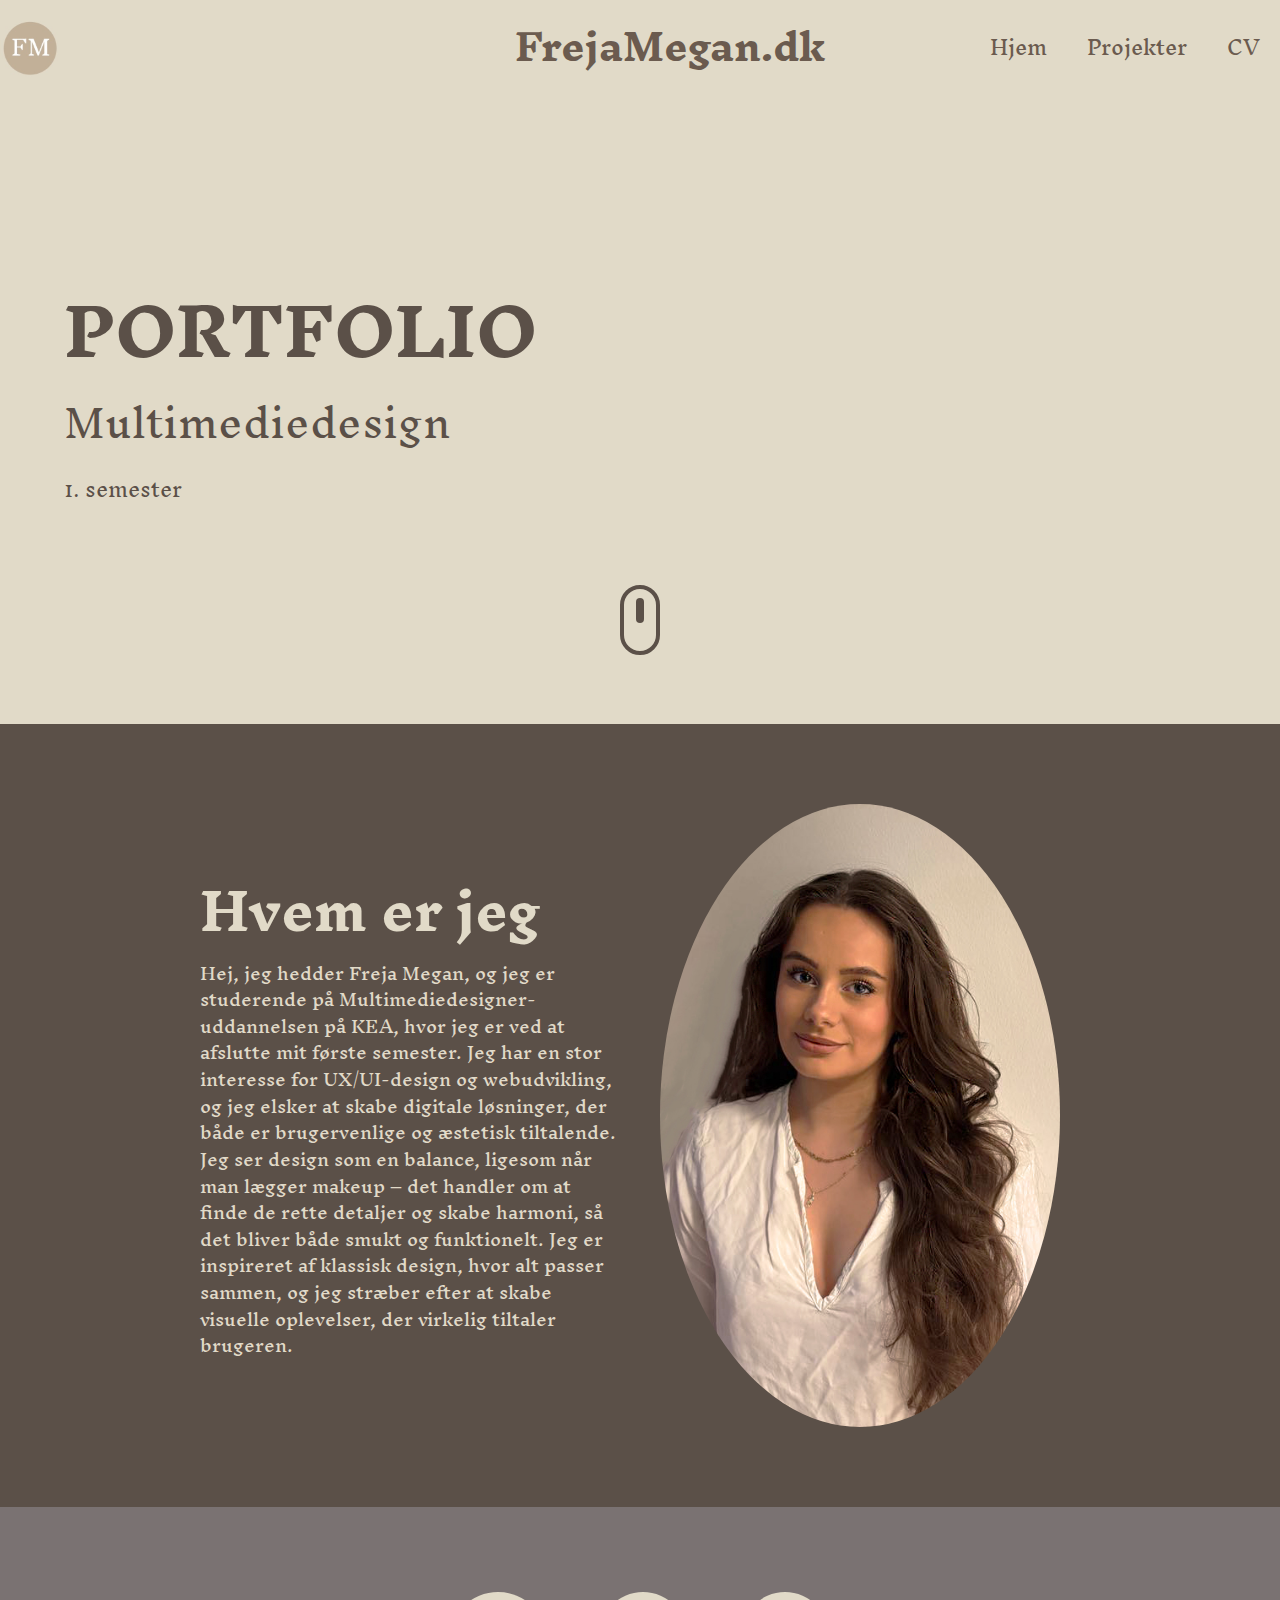
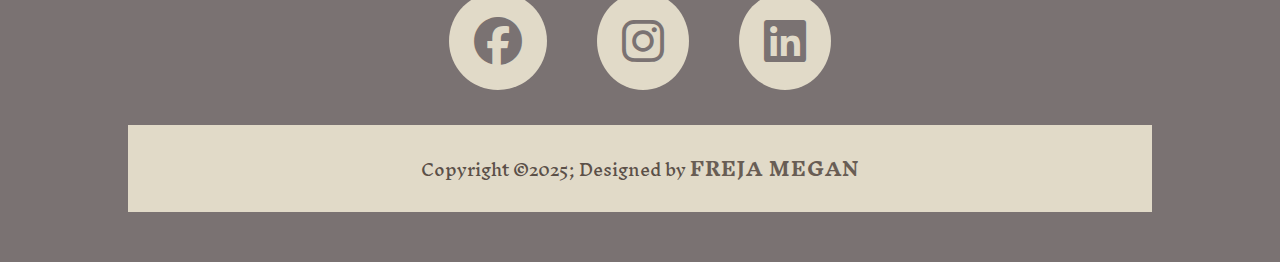
==== commit c54a9551: "Rettelser efter Lighthousetest" ====
--- a/index.html
+++ b/index.html
@@ -75,9 +75,9 @@
     <!-------------Footer-------------->
     <footer>
       <div class="socialIcons">
-        <a href="https://www.facebook.com/freja.megan.5"><i class="fa-brands fa-facebook"></i></a>
-        <a href="https://www.instagram.com/freja.megan/?next=%2F"><i class="fa-brands fa-instagram"></i></a>
-        <a href="https://www.linkedin.com/in/freja-megan-lindahl-dunton-50a479218/" target="_blank"><i class="fa-brands fa-linkedin"></i></a>
+        <a href="https://www.facebook.com/freja.megan.5" aria-label="Besøg min Facebook-profil"><i class="fa-brands fa-facebook"></i></a>
+        <a href="https://www.instagram.com/freja.megan/?next=%2F" aria-label="Besøg min Instagram-profil"><i class="fa-brands fa-instagram"></i></a>
+        <a href="https://www.linkedin.com/in/freja-megan-lindahl-dunton-50a479218/" target="_blank" aria-label="Besøg min LinkedIn-profil"><i class="fa-brands fa-linkedin"></i></a>
       </div>
       <div class="footerBottom">
         <p>Copyright &copy;2025; Designed by <span class="designer">Freja Megan</span></p>
--- a/css/style.css
+++ b/css/style.css
@@ -12,30 +12,29 @@
 }
 
 body {
-  background-color: #e1dac8; 
+  background-color: #e1dac8;
 }
-
 
 /*--------------Musen på mobil----------------*/
 
 #mouse_icon {
   position: absolute;
-  width: 40px; 
-  height: 70px; 
+  width: 40px;
+  height: 70px;
   border: 2px solid #5b5048;
   border-radius: 50px;
-  margin-top: 5vh; 
-  top: 40vh; 
+  margin-top: 5vh;
+  top: 40vh;
 }
 
 #mouse_icon::after {
   position: absolute;
-  top: 20%; 
-  width: 10px; 
-  height: 25px; 
+  top: 20%;
+  width: 10px;
+  height: 25px;
   content: "";
   background-color: #5b5048;
-  left: 50%; 
+  left: 50%;
   transform: translateX(-50%);
   border-radius: 10px;
   animation: mouse 2s infinite;
@@ -45,30 +44,30 @@
 @keyframes mouse {
   0% {
     opacity: 1;
-    top: 5%; 
+    top: 5%;
   }
 
   100% {
     opacity: 0;
-    top: 50%; 
+    top: 50%;
   }
 }
 
 /*----------------Musen på Desktop-------------*/
 @media (min-width: 800px) {
   #mouse_icon {
-    width: 40px; 
-    height: 70px; 
+    width: 40px;
+    height: 70px;
     border: 4px solid #5b5048;
-    top: 5vh; 
-    top: 60vh; 
+    top: 5vh;
+    top: 60vh;
   }
 
   #mouse_icon::after {
-    top: 15%; 
-    width: 8px; 
-    height: 25px; 
-    left: 50%; 
+    top: 15%;
+    width: 8px;
+    height: 25px;
+    left: 50%;
     transform: translateX(-50%);
   }
 }
--- a/css/layout.css
+++ b/css/layout.css
@@ -307,14 +307,14 @@
   }
 
   .intro img {
-    width: 30%; /* Gør billedet mere fleksibelt og responsivt */
-    height: auto; /* Bevarer proportionerne på billedet */
+    width: 30%; 
+    height: auto; 
     margin-right: 40px;
   }
 
   .intro-tekst {
     text-align: left;
-    font-size: 3vw; /* Brugte viewport-bredde enhed for at gøre teksten responsiv */
+    font-size: 3vw; 
     padding: 60px;
   }
 
@@ -324,20 +324,20 @@
 
   section {
     margin-bottom: 30px;
-    padding: 0 10%; /* Justeret padding for bedre responsivitet */
+    padding: 0 10%; 
     color: #5b5048;
-    width: 100%; /* Sikrer, at sektionen fylder hele bredden */
+    width: 100%; 
   }
 
   section h1,
   section h2 {
-    font-size: 1vw; /* Responsiv fontstørrelse */
+    font-size: 1vw; 
     line-height: 1.6;
   }
 
   section p,
   section ul {
-    font-size: 1vw; /* Responsiv fontstørrelse */
+    font-size: 1vw; 
     line-height: 1.6;
   }
 }
--- a/css/header.css
+++ b/css/header.css
@@ -8,7 +8,7 @@
 
 /*-----------------Mobile------------------*/
 .header {
-  padding: 0 5%; 
+  padding: 0 5%;
   height: 80px;
   display: flex;
   justify-content: center;
@@ -26,36 +26,33 @@
   left: 0;
   width: 100%;
   z-index: 1000;
-  overflow: visible; 
+  overflow: visible;
 }
 
-
 .logo img {
-  width: 60px; 
+  width: 60px;
   height: auto;
   object-fit: contain;
 }
 
 .side_navn h1 {
-  font-size: clamp(24px, 3vw, 36px); 
+  font-size: clamp(24px, 3vw, 36px);
   color: #6b5b4f;
   font-family: "Inknut Antiqua", serif;
   text-align: center;
   margin: 0;
   display: block;
-  transition: transform 0.3s ease, text-shadow 0.3s ease; 
+  transition: transform 0.3s ease, text-shadow 0.3s ease;
 }
 
 /* Hover effekt */
 .side_navn h1:hover {
-  transform: scale(1.1); 
-  text-shadow: 2px 2px 10px rgba(0, 0, 0, 0.3); 
-
+  transform: scale(1.1);
+  text-shadow: 2px 2px 10px rgba(0, 0, 0, 0.3);
 }
 
-
 .menu {
-  display: none; 
+  display: none;
 }
 
 .menu a {
@@ -64,13 +61,12 @@
   color: #6b5b4f;
   transition: transform 0.3s ease, text-shadow 0.3s ease;
   font-family: "Inknut Antiqua", serif;
-  display: inline-block; 
+  display: inline-block;
 }
 
-
 .menu a:hover {
-  transform: scale(1.2); 
-  text-shadow: 2px 2px 15px rgba(0, 0, 0, 0.3); 
+  transform: scale(1.2);
+  text-shadow: 2px 2px 15px rgba(0, 0, 0, 0.3);
 }
 
 /*---------------Burger Menu----------------*/
@@ -78,7 +74,7 @@
   width: 30px;
   height: 20px;
   cursor: pointer;
-  display: block; 
+  display: block;
 }
 
 .burger .line {
@@ -135,19 +131,20 @@
 }
 
 @media (min-width: 800px) {
-    .header {
-      padding: 0 5%; 
-      height: 80px;
-      display: flex;
-      justify-content: center;
-      align-items: center;
+  .header {
+    padding: 0 5%;
+    height: 80px;
+    display: flex;
+    justify-content: space-between;
+    align-items: center;
+    width: 100%;
   }
 
-  .logo {
-    position: absolute;
-    left: 10px;
-    top: 50%;
-    transform: translateY(-50%);
+  nav {
+    display: flex;
+    justify-content: flex-start;
+    align-items: center;
+    width: 100%;
   }
 
   .logo img {
@@ -158,36 +155,33 @@
 
   .side_navn {
     display: flex;
-    justify-content: center; 
+    justify-content: center;
     align-items: center;
-    flex: 1; 
-    height: 80px;
+    flex: 1;
   }
 
   .side_navn h1 {
-    font-size: clamp(24px, 3vw, 36px); 
+    font-size: clamp(24px, 3vw, 36px);
     color: #6b5b4f;
     font-family: "Inknut Antiqua", serif;
-    text-align: center; 
-    margin: 0; 
-    display: block; 
-    width: fit-content; 
+    text-align: center;
+    margin: 0;
+    display: block;
   }
-  
+
+  .menu {
+    display: flex;
+    align-items: center;
+    position: absolute;
+    right: 0;
+  }
+
   .burger {
     display: none;
-  }
-  
-  .menu {
-    position: absolute;
-    right: 10px; 
-    display: flex;
-    align-items: center;
   }
 
   .menu a {
     font-size: 1.2rem;
-    padding: 5px 20px; 
+    padding: 5px 20px;
   }
 }
-
--- a/css/footer.css
+++ b/css/footer.css
@@ -1,14 +1,14 @@
 /*----------------Footer mobile first----------------*/
 footer {
   background-color: #7a7272;
-  width: 100%; 
+  width: 100%;
 }
 
 .socialIcons {
   display: flex;
   justify-content: center;
-  gap: 10px; 
-  margin: 20px 0; 
+  gap: 10px;
+  margin: 20px 0;
 }
 
 .socialIcons a {
@@ -17,7 +17,8 @@
   margin: 15px;
   border-radius: 50%;
   justify-content: center;
-  transition: background-color 0.3s ease, transform 0.3s ease;}
+  transition: background-color 0.3s ease, transform 0.3s ease;
+}
 
 .socialIcons a:hover {
   transform: scale(1.2);
@@ -29,19 +30,18 @@
   transition: color 0.3s ease;
 }
 .socialIcons a:hover i {
-  color: #6b5b4f; 
+  color: #6b5b4f;
 }
 
-
 .footerBottom {
-  background-color: #7a7272;
-  padding: 20px 10px; 
+  background-color: #e1dac8;
+  padding: 20px 10px;
   text-align: center;
 }
 
 .footerBottom p {
-  color: #e1dac8;
-  font-size: 12px; 
+  color: #5b5048;
+  font-size: 12px;
   font-family: "Inknut Antiqua", serif;
 }
 
@@ -56,7 +56,7 @@
 /*----------------Desktop-------------*/
 @media (min-width: 800px) {
   footer {
-    padding: 50px 10%; 
+    padding: 50px 10%;
   }
 
   .socialIcons {
@@ -72,10 +72,10 @@
   }
 
   .footerBottom p {
-    font-size: 16px; 
+    font-size: 16px;
   }
 
   .footerBottom .designer {
-    font-size: 18px; 
+    font-size: 18px;
   }
 }
